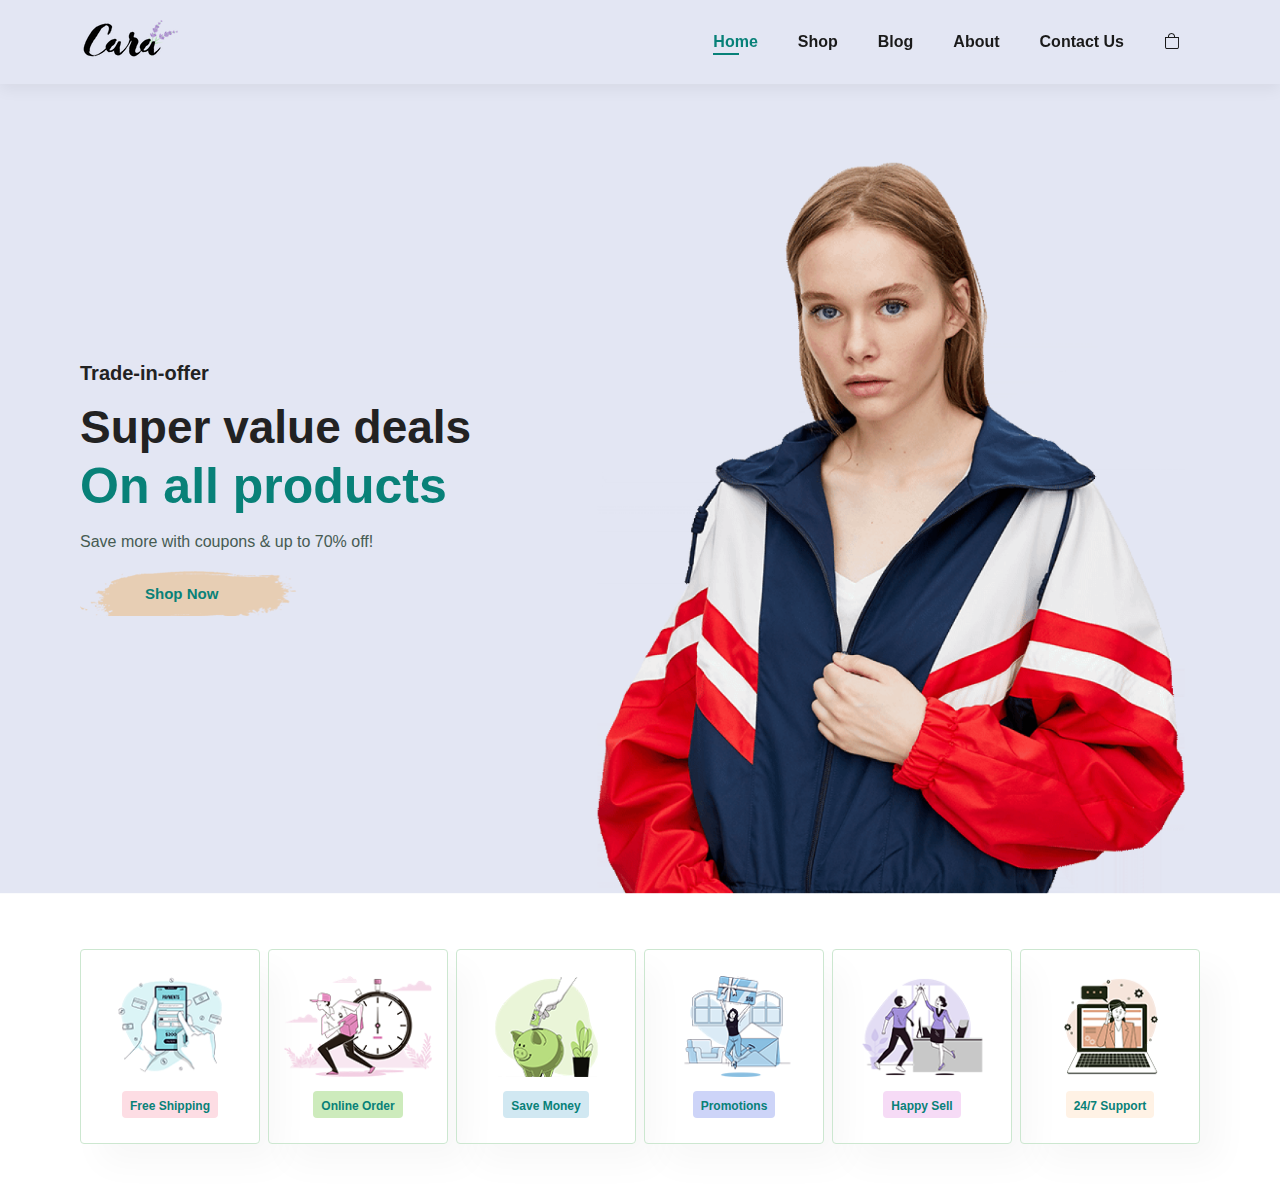
==== index.html @ cc662f16 "update" ====
<!DOCTYPE html>

<html lang="en">
    <head>
        <meta charset="utf-8">
        <meta name="viewport" content="width=device-width, initial-scale=1.0"/>
        <title>Tech2etc Ecommerce Tutorial</title>
        <link rel="stylesheet" href="styles.css"/>
        <link rel="stylesheet" href="https://cdn.jsdelivr.net/npm/bootstrap-icons@1.10.5/font/bootstrap-icons.css">


    </head>

    <body>
       <section id = "header">
        <a href = "#"><img src = "img/logo.png"  class= "logo" alt = ""/></a>
       
        <div>
            <ul id="navbar">
                <li><a class="active" href="index.html">Home</a></li>
                <li><a href="shop.html">Shop</a></li>
                <li><a href="blog.html">Blog</a></li>
                <li><a href="about.html">About</a></li>
                <li><a href="contact.html">Contact Us</a></li>
                <li><a href="cart.html"><i class="bi bi-bag"></i></i></a></li>

            </ul>
        </div>

       </section>

       <section id="hero">
            <h4>Trade-in-offer</h4>
            <h2>Super value deals</h2>
            <h1>On all products</h1>
            <p>Save more with coupons & up to 70% off!</p>
            <button>Shop Now</button>
       </section>

       <section id="feature" class="section-p1">
            <div class="fe-box">
                <img src="img/features/f1.png" alt=""/>
                <h6>Free Shipping</h6>
            </div>

            <div class="fe-box">
                <img src="img/features/f2.png" alt=""/>
                <h6>Online Order</h6>
            </div>

            <div class="fe-box">
                <img src="img/features/f3.png" alt=""/>
                <h6>Save Money</h6>
            </div>

            <div class="fe-box">
                <img src="img/features/f4.png" alt=""/>
                <h6>Promotions</h6>
            </div>

            <div class="fe-box">
                <img src="img/features/f5.png" alt=""/>
                <h6>Happy Sell</h6>
            </div>

            <div class="fe-box">
                <img src="img/features/f6.png" alt=""/>
                <h6>24/7 Support</h6>
            </div>
       </section>


    
    

        <script src="script.js"></script>
    </body>


</html>
---- styles.css ----
@import url('https://fonts.googleapis.com/css2?family=League+Spartan:wght@100;200;300;400;500;600;700;800;900&display=swap');

*{
    margin: 0;
    padding: 0;
    box-sizing: border-box;
    font-family: 'League+Spartan', sans-serif;
}
h1{
    font-size: 50px;
    line-height: 64px;
    color: #222;
}
h2{
    font-size: 46px;
    line-height: 54px;
    color: #222;
}
h4{
    font-size: 20px;
    color: #222;
}
h6{
    font-weight: 700;
    font-size: 12px;
}
p{
    font-size: 16px;
    color: #465b52;
    margin: 15px 0 20px 0;
}
.section-p1{
    padding: 40px 80px;
}
.section-m1{
    margin: 40px 80px;
}
body{
    width: 100%;
}

#header{
    display: flex;
    align-items: center;
    justify-content: space-between;
    padding: 20px 80px;
    background: #e3e6f3;
    
    box-shadow: 0 5px 15px rgba(0, 0, 0, 0.06);
    z-index: 999;

    /* Have the header/naviagtion always stick to top of screen when scrolling */
    position: sticky;
    top: 0;
    left:0;

}

#navbar{
    display: flex;
    align-items: center;
    justify-content: center;
}

#navbar li{
    list-style: none;
    padding: 0 20px;
    position: relative; 
}
#navbar li a{
    text-decoration: none;
    font-size: 16px;
    font-weight: 600;
    color: #1a1a1a;
    transition: 0.3s ease; /* smooth color changes when hovered */
}
#navbar li a:hover,
#navbar li a.active{
    color: #088178;
}

#navbar li a.active::after,
#navbar li a:hover::after{
    content: "";
    width: 30%;
    height: 2px;
    background-color: #088178;
    position: absolute; /* parent needs to be relative (li)*/
    bottom: -4px;
    left: 20px;
}

/* Home Page */
#hero{
    background-image: url("img/hero4.png");
    height: 90vh;
    width: 100%;
    background-size: cover; /* scales the img as page shrinks */
    background-position: top 25% right 0;
    padding: 0 80px;
    /* center the text */
    display: flex; /* (by default in a row <->)*/
    flex-direction: column; /* lines the text in a column */
    align-items: flex-start;
    justify-content: center;

}
#hero h4{
    padding-bottom: 15px;
}
#hero h1{
    color: #088178;
}
#hero button{
    background-image: url("img/button.png");
    background-color: transparent;
    color: #088178;
    border: 0;
    padding: 14px 80px 14px 65px; /* adjusts the img to show properly */
    background-repeat: no-repeat;
    cursor: pointer;
    font-weight: 700;
    font-size: 15px;
    
}
#feature{
    /* format the feature boxes in a row */
    display: flex;
    align-items: center;
    justify-content: space-between;
    flex-wrap: wrap;
}

#feature .fe-box{
    width: 180px;
    text-align: center;
    padding: 25px 15px;
    box-shadow: 20px 20px 34px rgba(0, 0, 0, 0.03);
    border: 1px solid #cce7d0;
    border-radius: 4px;
    margin: 15px 0;

}
#feature .fe-box:hover{
    box-shadow: 10px 10px 54px rgba(78, 62, 221, 0.1);
}
#feature .fe-box img{
    width: 100%;
    margin-bottom: 10px;
}
#feature .fe-box h6{
    display: inline-block; /* reduce padding around text */
    padding: 9px 8px 6px 8px;
    line-height: 1;
    border-radius: 4px;
    color: #088178;
    background-color: #fddde4;
}
#feature .fe-box:nth-child(2) h6{ /* nth child is used b/c there are all fe-box class */
    background-color: #cdebbc;

}
#feature .fe-box:nth-child(3) h6{ 
    background-color: #d1e8f2;

}
#feature .fe-box:nth-child(4) h6{ 
    background-color: #cdd4f8;

}
#feature .fe-box:nth-child(5) h6{ 
    background-color: #f6dbf6;

}
#feature .fe-box:nth-child(6) h6{ 
    background-color: #fff2e5;

}
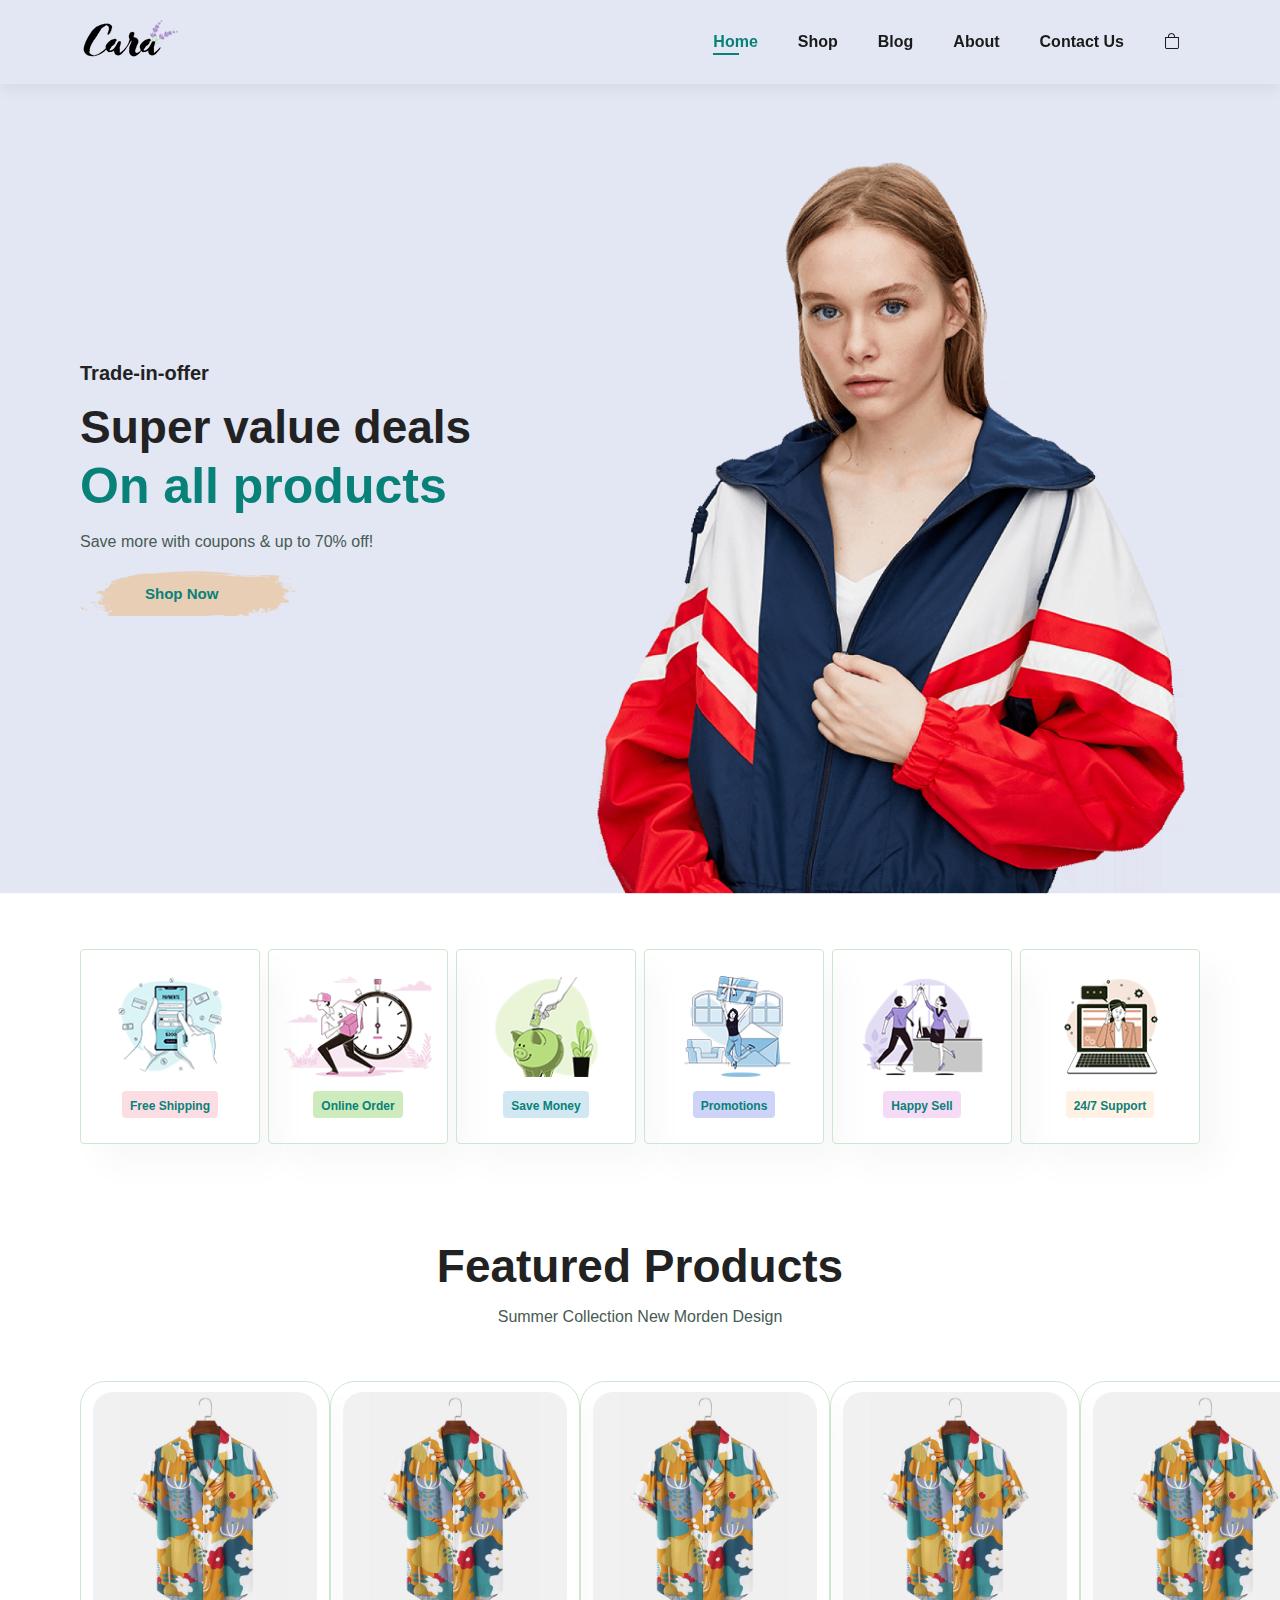
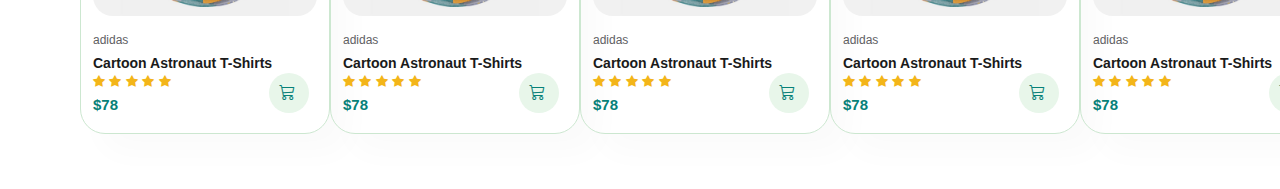
==== commit a8019939: "update" ====
--- a/index.html
+++ b/index.html
@@ -69,6 +69,132 @@
             </div>
        </section>
 
+       <section id="product1" class="section-p1">
+        <h2>Featured Products</h2>
+        <p>Summer Collection New Morden Design</p>
+
+        <div class="pro-container">
+            <div class="pro">
+                <img src="img/products/f1.jpg" alt=""/>
+                <div class="des">
+                    <span>adidas</span>
+                    <h5>Cartoon Astronaut T-Shirts</h5>
+                    <div class="star">
+                        <i class="bi bi-star-fill"></i>
+                        <i class="bi bi-star-fill"></i>
+                        <i class="bi bi-star-fill"></i>
+                        <i class="bi bi-star-fill"></i>
+                        <i class="bi bi-star-fill"></i>
+                    </div>
+                    <h4>$78</h4>
+                    <a href="#"><i class="bi bi-cart3 cart"></i></a> 
+                </div>
+            </div>
+      
+            <div class="pro">
+                <img src="img/products/f1.jpg" alt=""/>
+                <div class="des">
+                    <span>adidas</span>
+                    <h5>Cartoon Astronaut T-Shirts</h5>
+                    <div class="star">
+                        <i class="bi bi-star-fill"></i>
+                        <i class="bi bi-star-fill"></i>
+                        <i class="bi bi-star-fill"></i>
+                        <i class="bi bi-star-fill"></i>
+                        <i class="bi bi-star-fill"></i>
+                    </div>
+                    <h4>$78</h4>
+                    <a href="#"><i class="bi bi-cart3 cart"></i></a> 
+                </div>
+            </div>
+    
+            <div class="pro">
+                <img src="img/products/f1.jpg" alt=""/>
+                <div class="des">
+                    <span>adidas</span>
+                    <h5>Cartoon Astronaut T-Shirts</h5>
+                    <div class="star">
+                        <i class="bi bi-star-fill"></i>
+                        <i class="bi bi-star-fill"></i>
+                        <i class="bi bi-star-fill"></i>
+                        <i class="bi bi-star-fill"></i>
+                        <i class="bi bi-star-fill"></i>
+                    </div>
+                    <h4>$78</h4>
+                    <a href="#"><i class="bi bi-cart3 cart"></i></a> 
+                </div>
+            </div>
+  
+            <div class="pro">
+                <img src="img/products/f1.jpg" alt=""/>
+                <div class="des">
+                    <span>adidas</span>
+                    <h5>Cartoon Astronaut T-Shirts</h5>
+                    <div class="star">
+                        <i class="bi bi-star-fill"></i>
+                        <i class="bi bi-star-fill"></i>
+                        <i class="bi bi-star-fill"></i>
+                        <i class="bi bi-star-fill"></i>
+                        <i class="bi bi-star-fill"></i>
+                    </div>
+                    <h4>$78</h4>
+                    <a href="#"><i class="bi bi-cart3 cart"></i></a> 
+                </div>
+            </div>
+  
+            <div class="pro">
+                <img src="img/products/f1.jpg" alt=""/>
+                <div class="des">
+                    <span>adidas</span>
+                    <h5>Cartoon Astronaut T-Shirts</h5>
+                    <div class="star">
+                        <i class="bi bi-star-fill"></i>
+                        <i class="bi bi-star-fill"></i>
+                        <i class="bi bi-star-fill"></i>
+                        <i class="bi bi-star-fill"></i>
+                        <i class="bi bi-star-fill"></i>
+                    </div>
+                    <h4>$78</h4>
+                    <a href="#"><i class="bi bi-cart3 cart"></i></a> 
+                </div>
+            </div>
+       
+            <div class="pro">
+                <img src="img/products/f1.jpg" alt=""/>
+                <div class="des">
+                    <span>adidas</span>
+                    <h5>Cartoon Astronaut T-Shirts</h5>
+                    <div class="star">
+                        <i class="bi bi-star-fill"></i>
+                        <i class="bi bi-star-fill"></i>
+                        <i class="bi bi-star-fill"></i>
+                        <i class="bi bi-star-fill"></i>
+                        <i class="bi bi-star-fill"></i>
+                    </div>
+                    <h4>$78</h4>
+                    <a href="#"><i class="bi bi-cart3 cart"></i></a> 
+                </div>
+            </div>
+      
+            <div class="pro">
+                <img src="img/products/f1.jpg" alt=""/>
+                <div class="des">
+                    <span>adidas</span>
+                    <h5>Cartoon Astronaut T-Shirts</h5>
+                    <div class="star">
+                        <i class="bi bi-star-fill"></i>
+                        <i class="bi bi-star-fill"></i>
+                        <i class="bi bi-star-fill"></i>
+                        <i class="bi bi-star-fill"></i>
+                        <i class="bi bi-star-fill"></i>
+                    </div>
+                    <h4>$78</h4>
+                    <a href="#"><i class="bi bi-cart3 cart"></i></a> 
+                </div>
+            </div>
+
+        </div>
+       </section>
 
     
     
--- a/styles.css
+++ b/styles.css
@@ -175,4 +175,73 @@
 #feature .fe-box:nth-child(6) h6{ 
     background-color: #fff2e5;
 
+}
+
+#product1{
+    text-align: center;
+}
+#product1 .pro-container{
+    /* format in rows */
+    display: flex;
+    justify-content: space-between;
+    padding-top: 20px;
+}
+
+#product1 .pro{
+    width: 23%;
+    min-width: 250px;
+    padding: 10px 12px;
+    border: 1px solid #cce7d0;
+    border-radius:  25px;
+    cursor: pointer;
+    box-shadow: 20px 20px 30px rgba(0, 0, 0, 0.02);
+    margin: 15px 0px;
+    transition: 0.2s ease;
+
+    position: relative;
+}
+#product1 .pro:hover{
+    box-shadow: 20px 20px 30px rgba(0, 0, 0, 0.06);
+}
+#product1 .pro img{
+    width: 100%;
+    border-radius:  20px;
+}
+#product1 .pro .des{
+    text-align: start;
+    padding: 10px 0;
+}
+#product1 .pro .des span{
+    color:#606063;
+    font-size:12px;
+}
+#product1 .pro .des h5{
+    padding-top: 7px;
+    color: #1a1a1a;
+    font-size: 14px;
+}
+#product1 .pro .des .star i{
+    font-size: 12px;
+    color: rgb(243, 181, 25);
+}
+#product1 .pro .des h4{
+    padding-top: 7px;
+    font-size: 15px;
+    font-weight: 700;
+    color: #088178;
+}
+#product1 .pro .cart{
+    width: 40px;
+    height: 40px;
+    line-height: 40px;
+    border-radius: 50px;
+    background-color:#e8f6ea;
+    font-weight: 500;
+    color: #088178;
+    border-color: 1px solid #cce7d0;
+    position: absolute; /* for this to work properly, parent must be relative (.pro)*/
+    bottom: 20px;
+    right: 20px;
+
+    padding: 0px 0px 10px 10px;
 }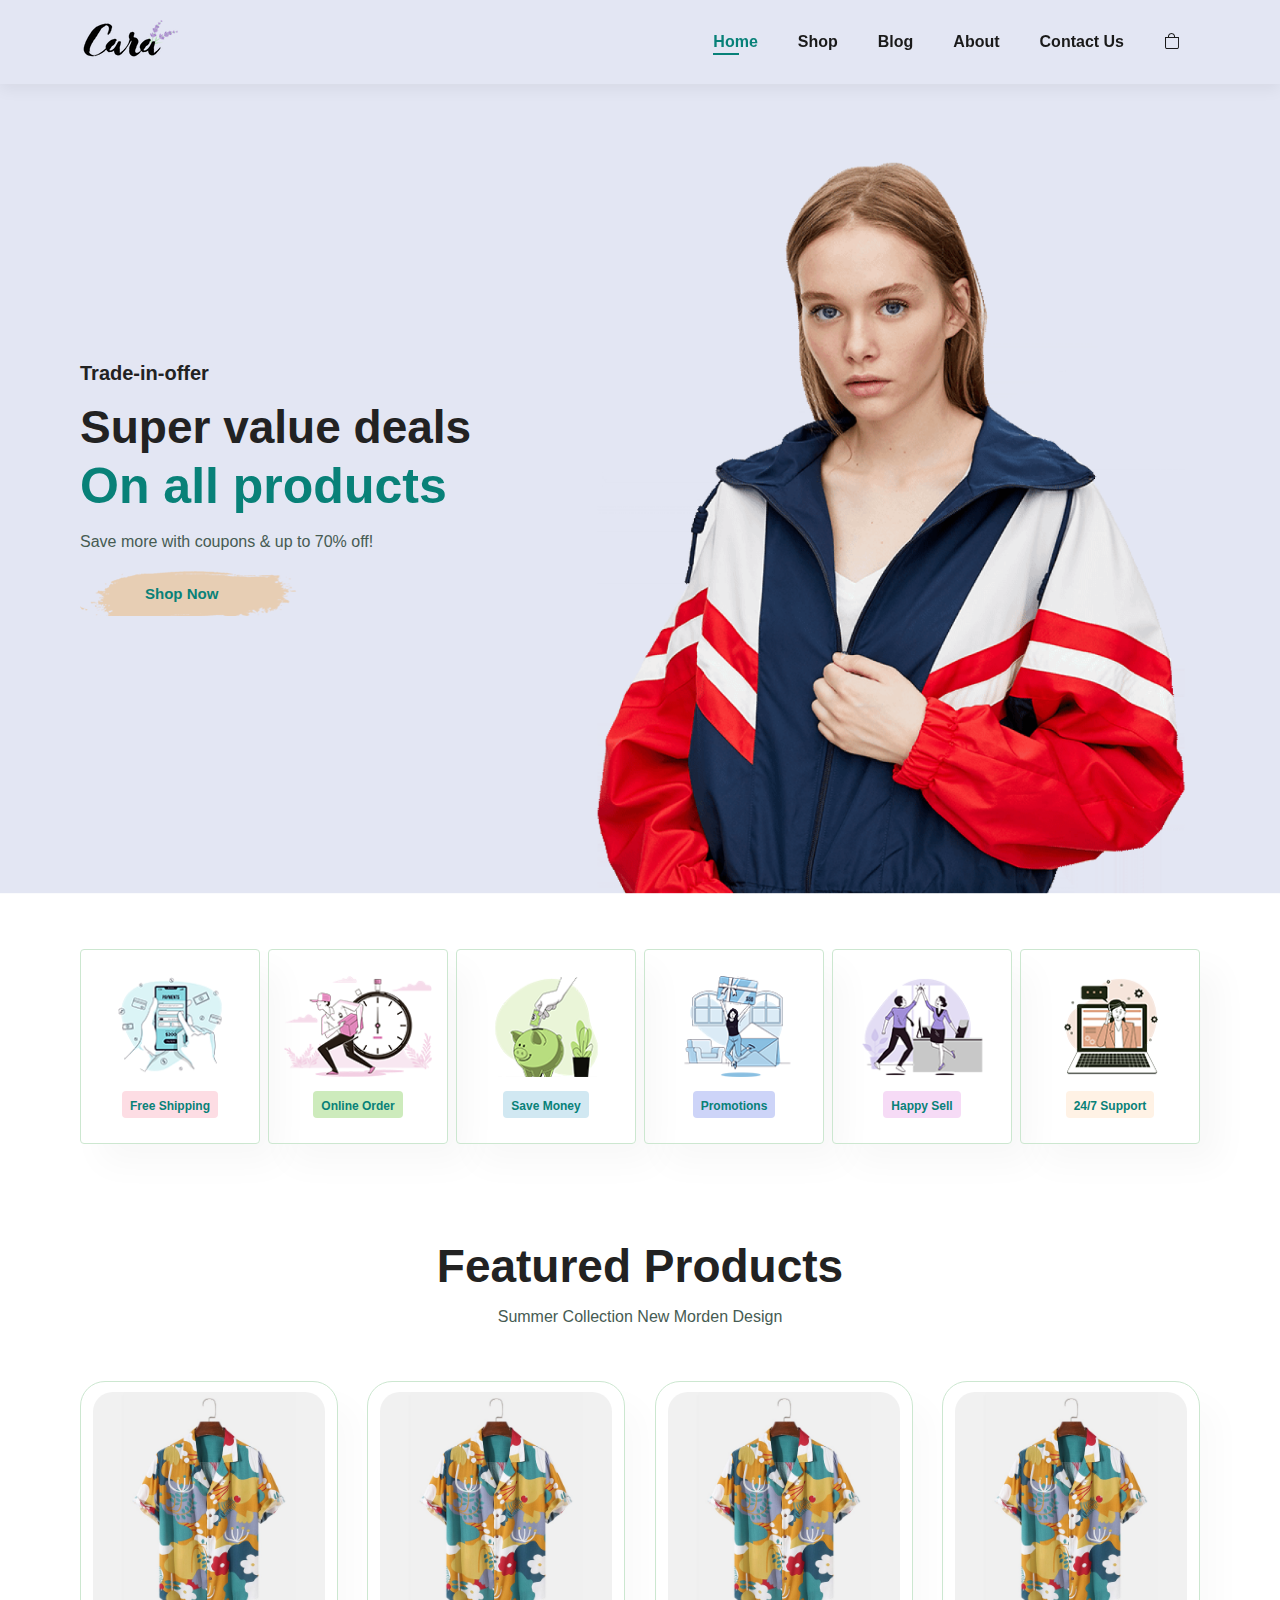
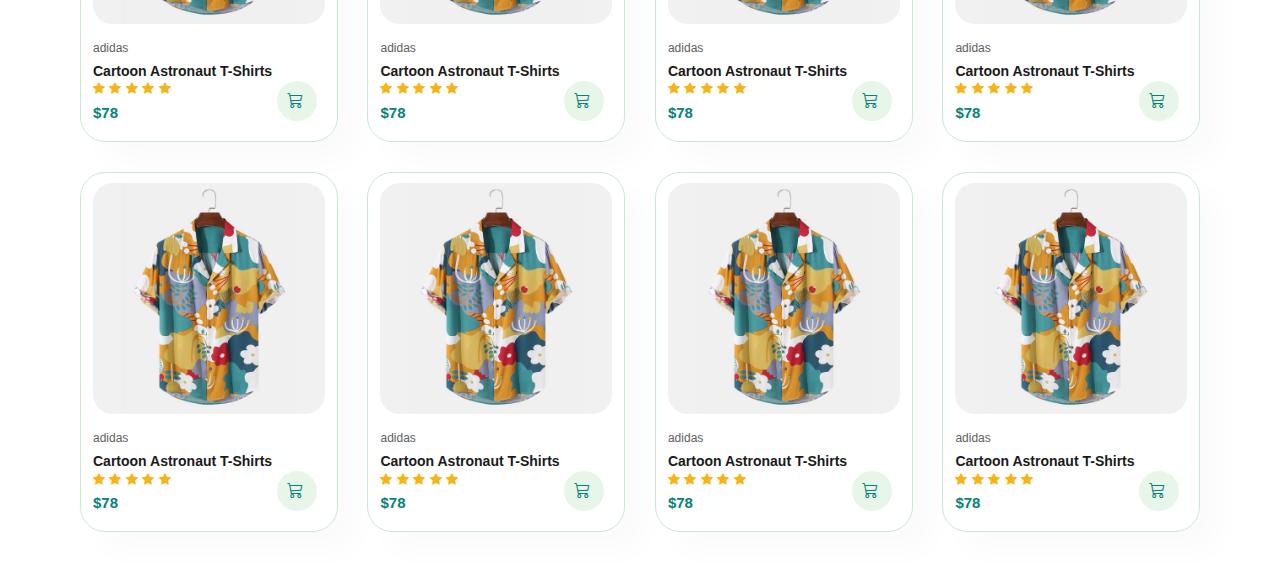
==== commit fc03fea0: "update" ====
--- a/index.html
+++ b/index.html
@@ -190,7 +190,24 @@
                     </div>
                     <h4>$78</h4>
                     <a href="#"><i class="bi bi-cart3 cart"></i></a> 
-                </div>
+                </div>  
+            </div>
+
+            <div class="pro">
+                <img src="img/products/f1.jpg" alt=""/>
+                <div class="des">
+                    <span>adidas</span>
+                    <h5>Cartoon Astronaut T-Shirts</h5>
+                    <div class="star">
+                        <i class="bi bi-star-fill"></i>
+                        <i class="bi bi-star-fill"></i>
+                        <i class="bi bi-star-fill"></i>
+                        <i class="bi bi-star-fill"></i>
+                        <i class="bi bi-star-fill"></i>
+                    </div>
+                    <h4>$78</h4>
+                    <a href="#"><i class="bi bi-cart3 cart"></i></a> 
+                </div>  
             </div>
 
         </div>
--- a/styles.css
+++ b/styles.css
@@ -185,6 +185,7 @@
     display: flex;
     justify-content: space-between;
     padding-top: 20px;
+    flex-wrap: wrap;
 }
 
 #product1 .pro{
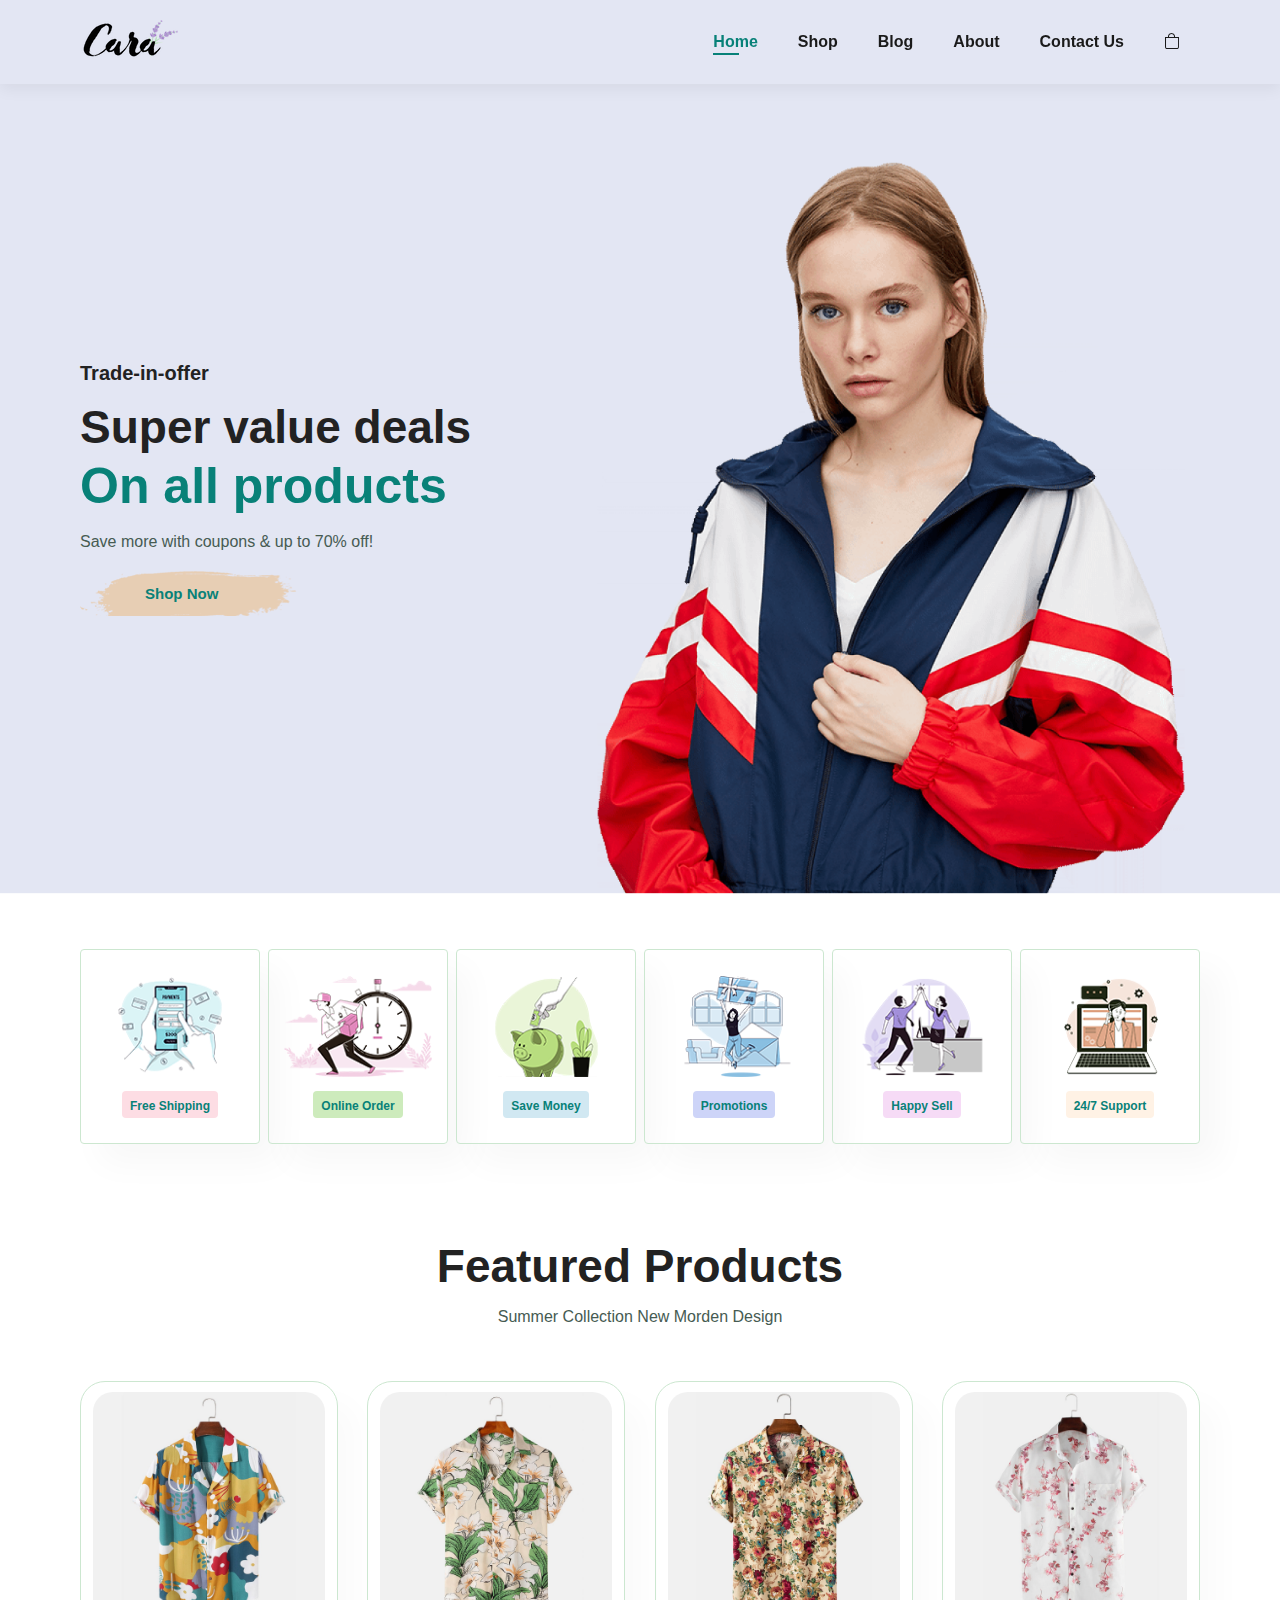
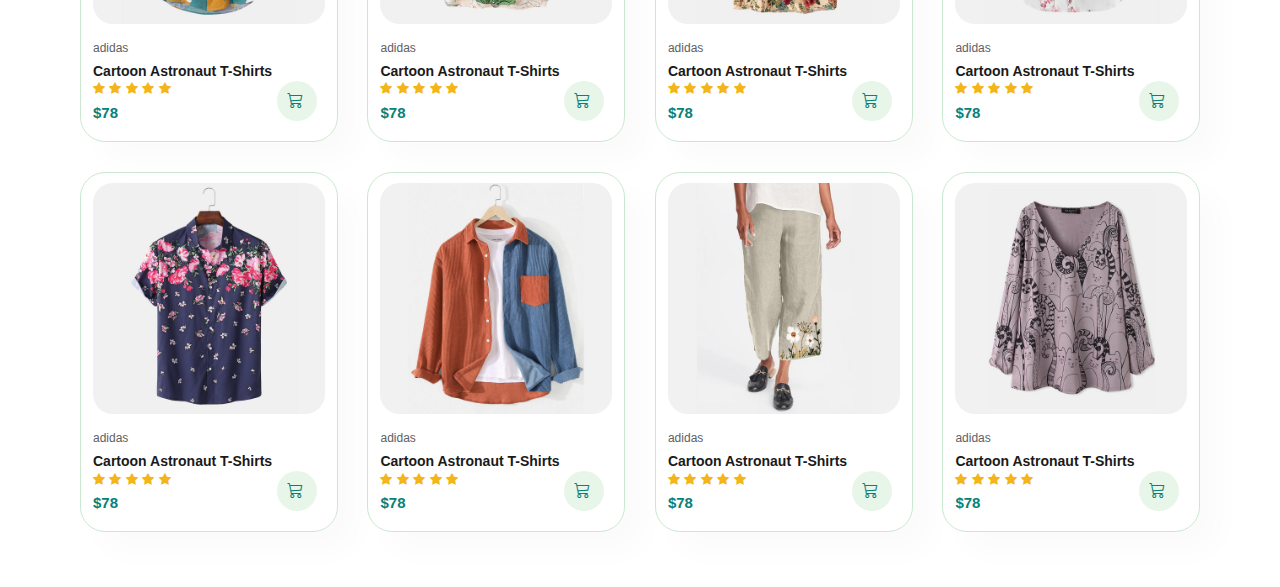
==== commit b70091bc: "update" ====
--- a/index.html
+++ b/index.html
@@ -92,7 +92,7 @@
             </div>
       
             <div class="pro">
-                <img src="img/products/f1.jpg" alt=""/>
+                <img src="img/products/f2.jpg" alt=""/>
                 <div class="des">
                     <span>adidas</span>
                     <h5>Cartoon Astronaut T-Shirts</h5>
@@ -109,7 +109,7 @@
             </div>
     
             <div class="pro">
-                <img src="img/products/f1.jpg" alt=""/>
+                <img src="img/products/f3.jpg" alt=""/>
                 <div class="des">
                     <span>adidas</span>
                     <h5>Cartoon Astronaut T-Shirts</h5>
@@ -126,7 +126,7 @@
             </div>
   
             <div class="pro">
-                <img src="img/products/f1.jpg" alt=""/>
+                <img src="img/products/f4.jpg" alt=""/>
                 <div class="des">
                     <span>adidas</span>
                     <h5>Cartoon Astronaut T-Shirts</h5>
@@ -143,7 +143,7 @@
             </div>
   
             <div class="pro">
-                <img src="img/products/f1.jpg" alt=""/>
+                <img src="img/products/f5.jpg" alt=""/>
                 <div class="des">
                     <span>adidas</span>
                     <h5>Cartoon Astronaut T-Shirts</h5>
@@ -160,7 +160,7 @@
             </div>
        
             <div class="pro">
-                <img src="img/products/f1.jpg" alt=""/>
+                <img src="img/products/f6.jpg" alt=""/>
                 <div class="des">
                     <span>adidas</span>
                     <h5>Cartoon Astronaut T-Shirts</h5>
@@ -177,7 +177,7 @@
             </div>
       
             <div class="pro">
-                <img src="img/products/f1.jpg" alt=""/>
+                <img src="img/products/f7.jpg" alt=""/>
                 <div class="des">
                     <span>adidas</span>
                     <h5>Cartoon Astronaut T-Shirts</h5>
@@ -194,7 +194,7 @@
             </div>
 
             <div class="pro">
-                <img src="img/products/f1.jpg" alt=""/>
+                <img src="img/products/f8.jpg" alt=""/>
                 <div class="des">
                     <span>adidas</span>
                     <h5>Cartoon Astronaut T-Shirts</h5>
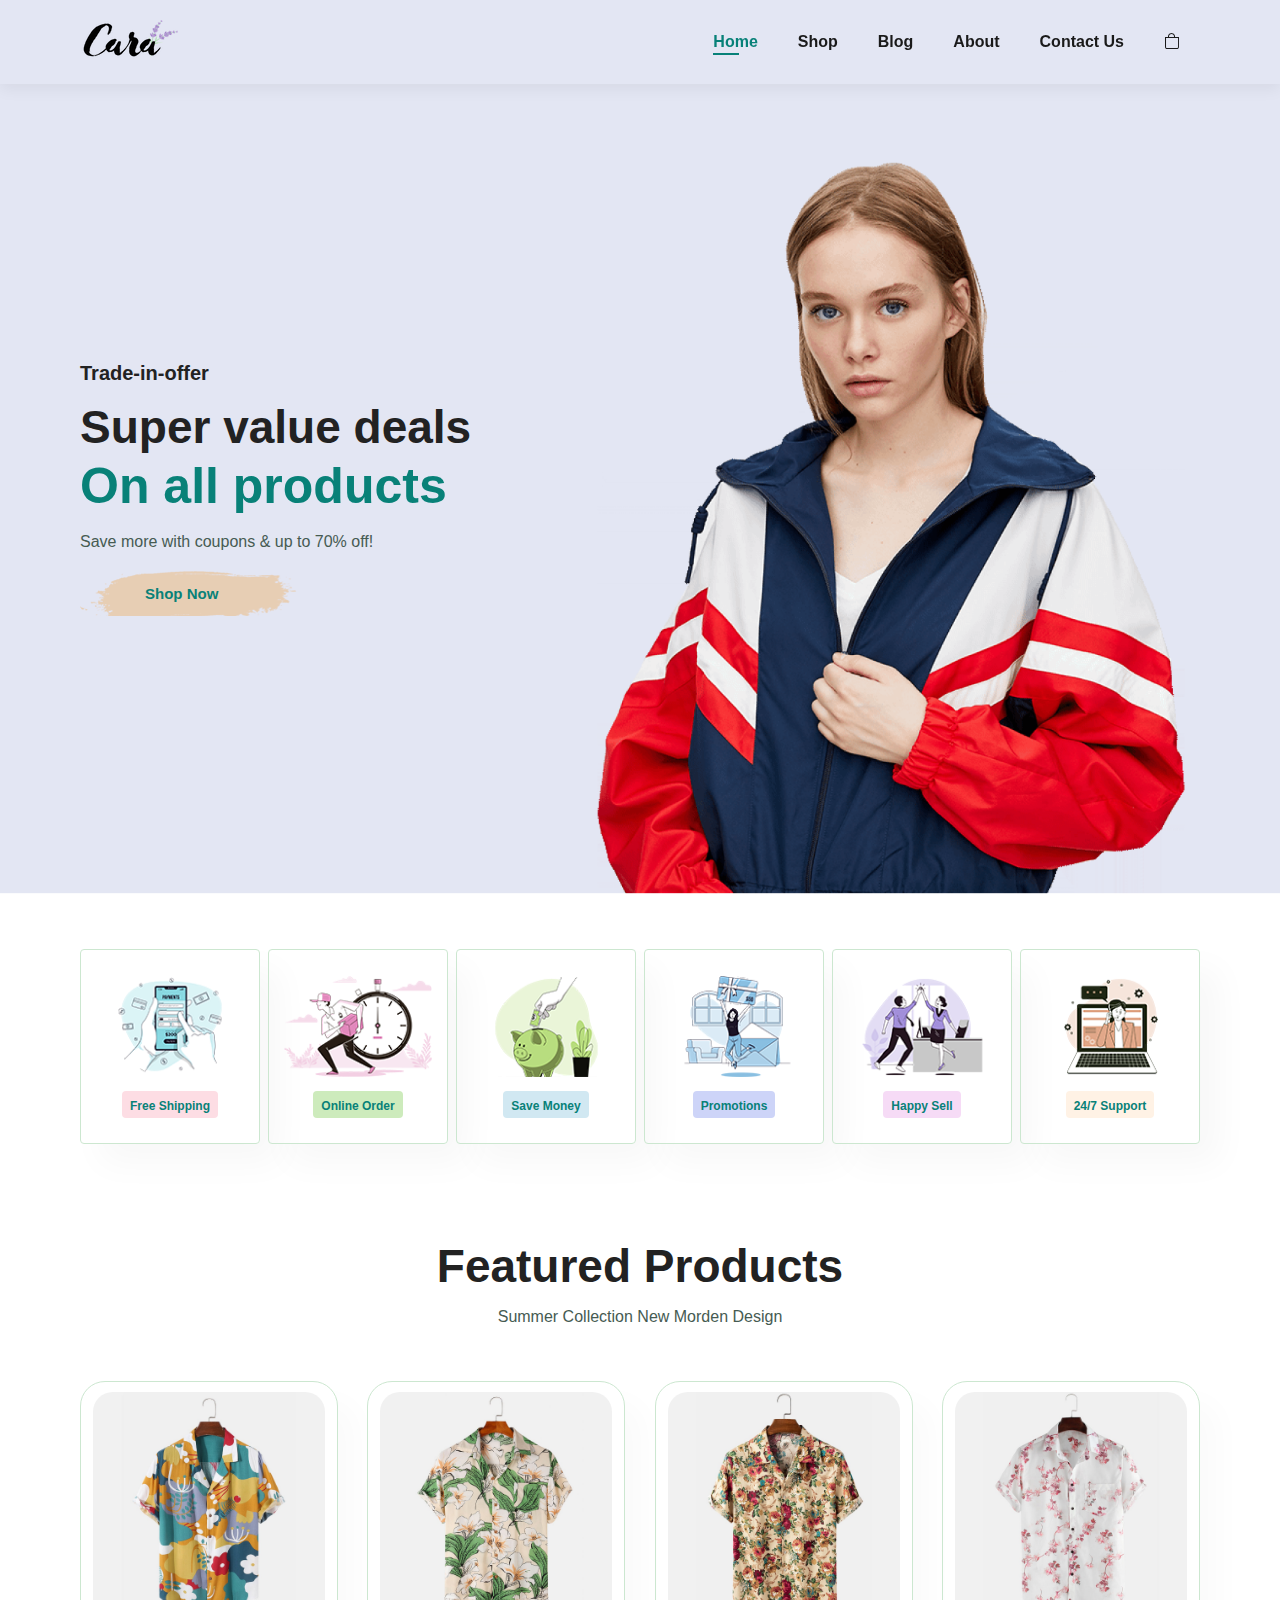
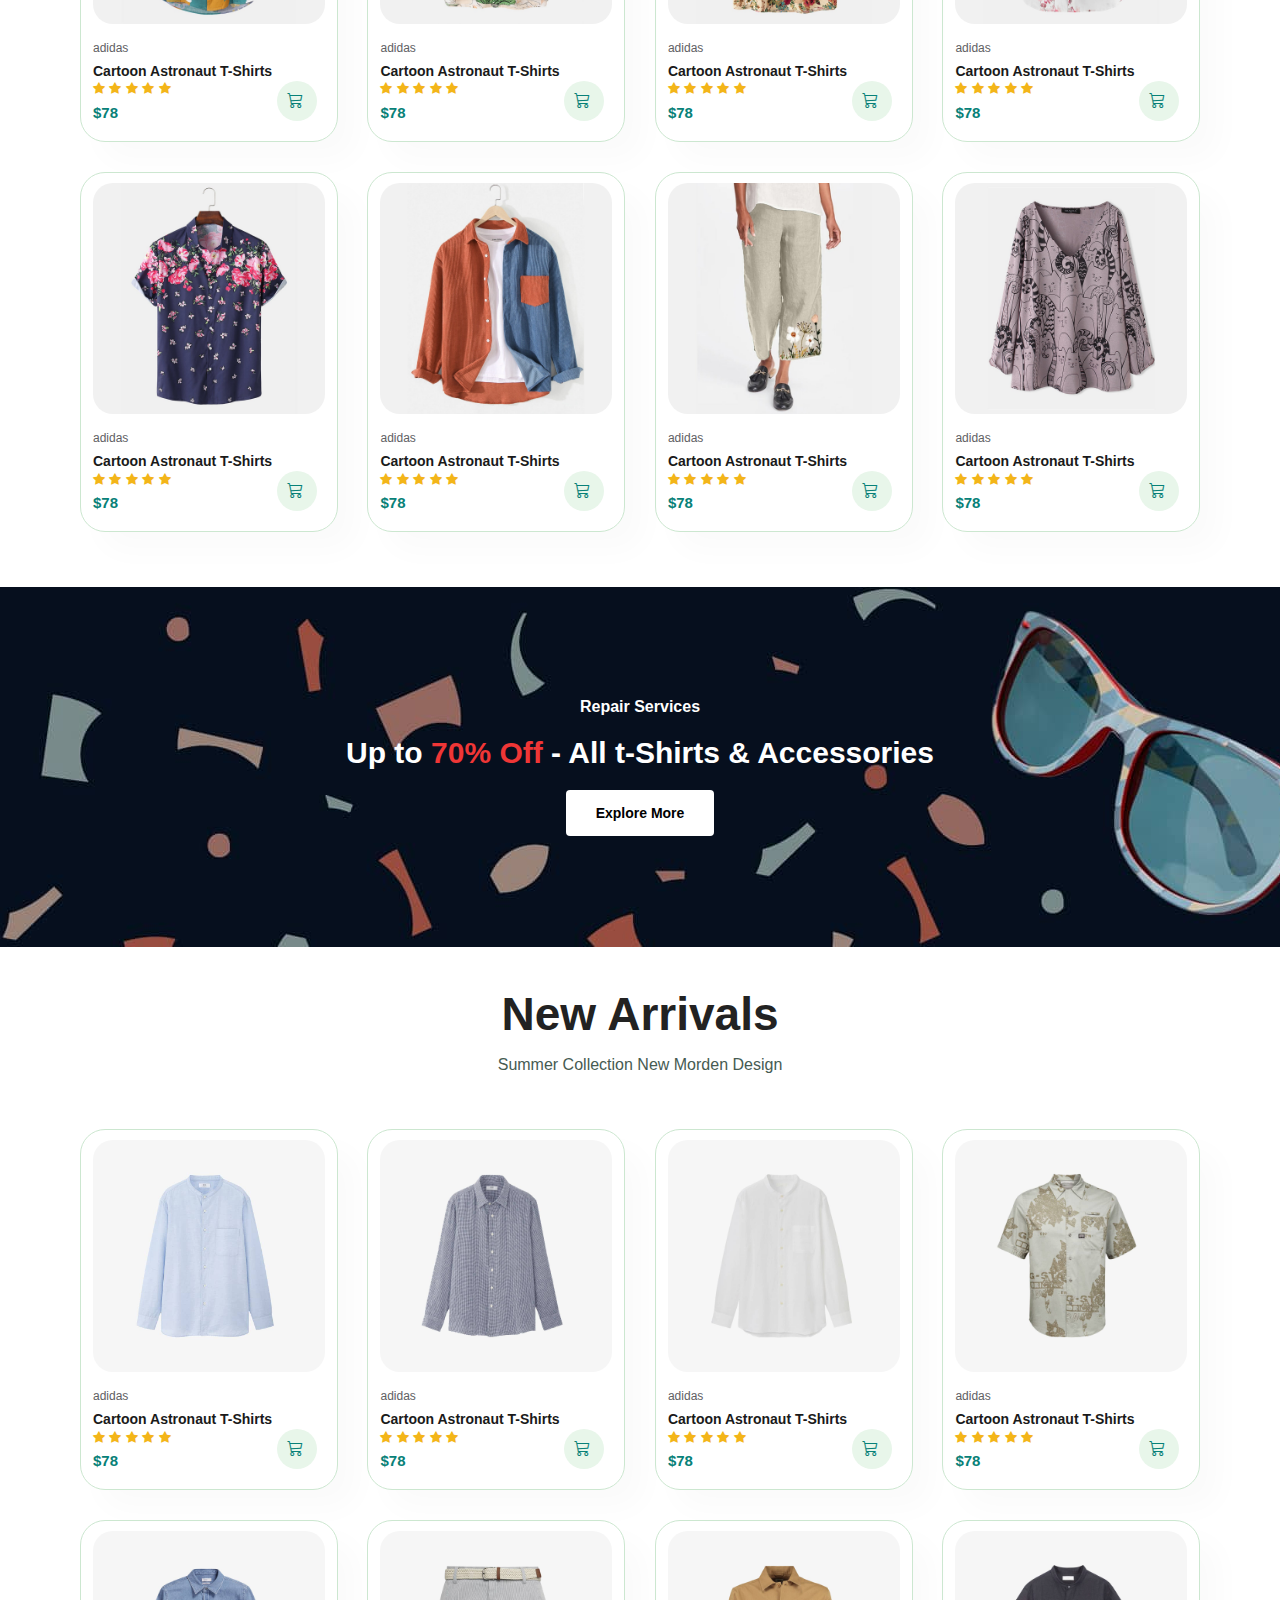
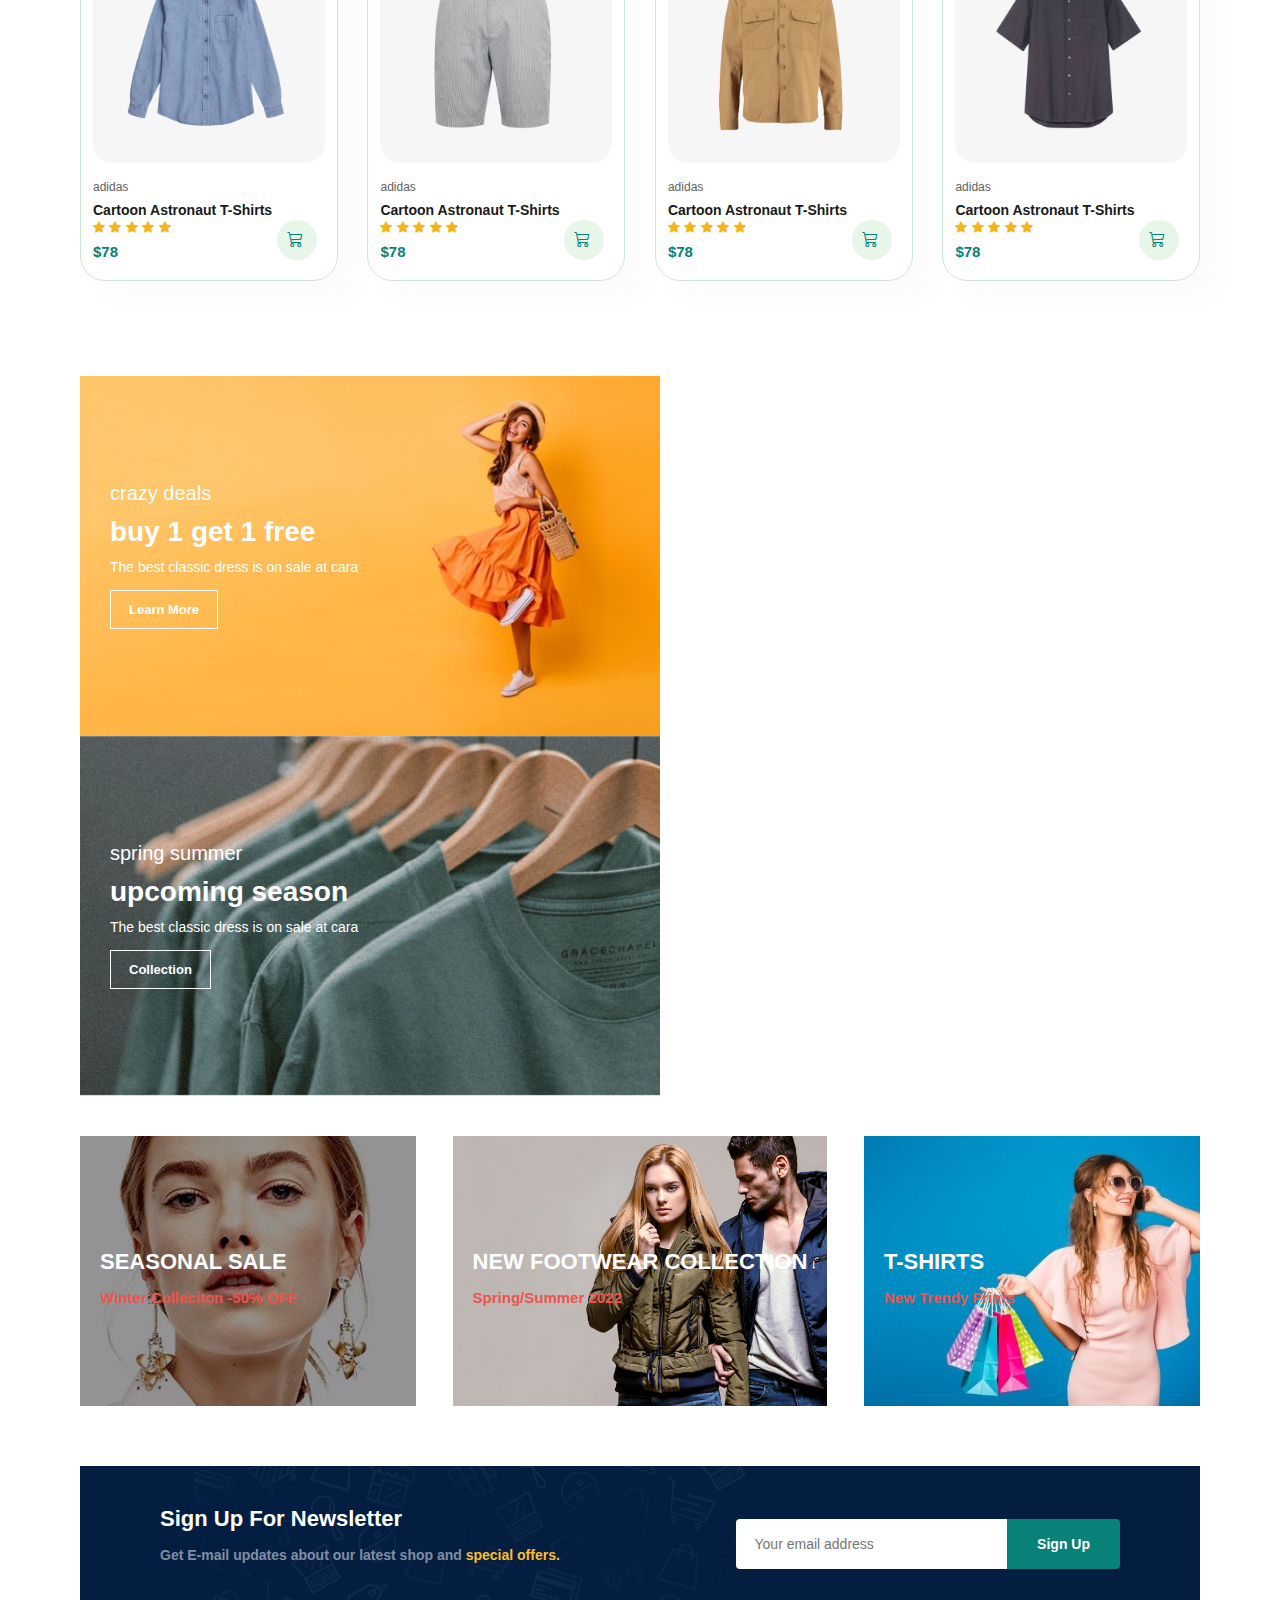
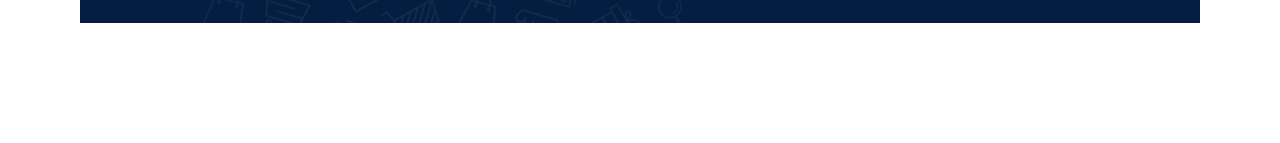
==== commit 7ab2ba03: "update" ====
--- a/index.html
+++ b/index.html
@@ -213,6 +213,209 @@
         </div>
        </section>
 
+       <section id="banner" clas="section-m1">
+            <h4>Repair Services</h4>
+            <h2>Up to <span>70% Off</span> - All t-Shirts & Accessories</h2>
+            <button class="normal">Explore More</button>
+            
+       </section>
+
+       <section id="product1" class="section-p1">
+        <h2>New Arrivals</h2>
+        <p>Summer Collection New Morden Design</p>
+
+        <div class="pro-container">
+            <div class="pro">
+                <img src="img/products/n1.jpg" alt=""/>
+                <div class="des">
+                    <span>adidas</span>
+                    <h5>Cartoon Astronaut T-Shirts</h5>
+                    <div class="star">
+                        <i class="bi bi-star-fill"></i>
+                        <i class="bi bi-star-fill"></i>
+                        <i class="bi bi-star-fill"></i>
+                        <i class="bi bi-star-fill"></i>
+                        <i class="bi bi-star-fill"></i>
+                    </div>
+                    <h4>$78</h4>
+                    <a href="#"><i class="bi bi-cart3 cart"></i></a> 
+                </div>
+            </div>
+      
+            <div class="pro">
+                <img src="img/products/n2.jpg" alt=""/>
+                <div class="des">
+                    <span>adidas</span>
+                    <h5>Cartoon Astronaut T-Shirts</h5>
+                    <div class="star">
+                        <i class="bi bi-star-fill"></i>
+                        <i class="bi bi-star-fill"></i>
+                        <i class="bi bi-star-fill"></i>
+                        <i class="bi bi-star-fill"></i>
+                        <i class="bi bi-star-fill"></i>
+                    </div>
+                    <h4>$78</h4>
+                    <a href="#"><i class="bi bi-cart3 cart"></i></a> 
+                </div>
+            </div>
+    
+            <div class="pro">
+                <img src="img/products/n3.jpg" alt=""/>
+                <div class="des">
+                    <span>adidas</span>
+                    <h5>Cartoon Astronaut T-Shirts</h5>
+                    <div class="star">
+                        <i class="bi bi-star-fill"></i>
+                        <i class="bi bi-star-fill"></i>
+                        <i class="bi bi-star-fill"></i>
+                        <i class="bi bi-star-fill"></i>
+                        <i class="bi bi-star-fill"></i>
+                    </div>
+                    <h4>$78</h4>
+                    <a href="#"><i class="bi bi-cart3 cart"></i></a> 
+                </div>
+            </div>
+  
+            <div class="pro">
+                <img src="img/products/n4.jpg" alt=""/>
+                <div class="des">
+                    <span>adidas</span>
+                    <h5>Cartoon Astronaut T-Shirts</h5>
+                    <div class="star">
+                        <i class="bi bi-star-fill"></i>
+                        <i class="bi bi-star-fill"></i>
+                        <i class="bi bi-star-fill"></i>
+                        <i class="bi bi-star-fill"></i>
+                        <i class="bi bi-star-fill"></i>
+                    </div>
+                    <h4>$78</h4>
+                    <a href="#"><i class="bi bi-cart3 cart"></i></a> 
+                </div>
+            </div>
+  
+            <div class="pro">
+                <img src="img/products/n5.jpg" alt=""/>
+                <div class="des">
+                    <span>adidas</span>
+                    <h5>Cartoon Astronaut T-Shirts</h5>
+                    <div class="star">
+                        <i class="bi bi-star-fill"></i>
+                        <i class="bi bi-star-fill"></i>
+                        <i class="bi bi-star-fill"></i>
+                        <i class="bi bi-star-fill"></i>
+                        <i class="bi bi-star-fill"></i>
+                    </div>
+                    <h4>$78</h4>
+                    <a href="#"><i class="bi bi-cart3 cart"></i></a> 
+                </div>
+            </div>
+       
+            <div class="pro">
+                <img src="img/products/n6.jpg" alt=""/>
+                <div class="des">
+                    <span>adidas</span>
+                    <h5>Cartoon Astronaut T-Shirts</h5>
+                    <div class="star">
+                        <i class="bi bi-star-fill"></i>
+                        <i class="bi bi-star-fill"></i>
+                        <i class="bi bi-star-fill"></i>
+                        <i class="bi bi-star-fill"></i>
+                        <i class="bi bi-star-fill"></i>
+                    </div>
+                    <h4>$78</h4>
+                    <a href="#"><i class="bi bi-cart3 cart"></i></a> 
+                </div>
+            </div>
+      
+            <div class="pro">
+                <img src="img/products/n7.jpg" alt=""/>
+                <div class="des">
+                    <span>adidas</span>
+                    <h5>Cartoon Astronaut T-Shirts</h5>
+                    <div class="star">
+                        <i class="bi bi-star-fill"></i>
+                        <i class="bi bi-star-fill"></i>
+                        <i class="bi bi-star-fill"></i>
+                        <i class="bi bi-star-fill"></i>
+                        <i class="bi bi-star-fill"></i>
+                    </div>
+                    <h4>$78</h4>
+                    <a href="#"><i class="bi bi-cart3 cart"></i></a> 
+                </div>  
+            </div>
+
+            <div class="pro">
+                <img src="img/products/n8.jpg" alt=""/>
+                <div class="des">
+                    <span>adidas</span>
+                    <h5>Cartoon Astronaut T-Shirts</h5>
+                    <div class="star">
+                        <i class="bi bi-star-fill"></i>
+                        <i class="bi bi-star-fill"></i>
+                        <i class="bi bi-star-fill"></i>
+                        <i class="bi bi-star-fill"></i>
+                        <i class="bi bi-star-fill"></i>
+                    </div>
+                    <h4>$78</h4>
+                    <a href="#"><i class="bi bi-cart3 cart"></i></a> 
+                </div>  
+            </div>
+
+        </div>
+       </section>
+
+       <section id="sm-banner" class="section-p1">
+            <div class="banner-box">
+                <h4>crazy deals</h4>
+                <h2>buy 1 get 1 free</h2>
+                <span>The best classic dress is on sale at cara</span>
+                <button class="white">Learn More</button>
+            </div>
+            <div class="banner-box banner-box2">
+                <h4>spring summer</h4>
+                <h2>upcoming season</h2>
+                <span>The best classic dress is on sale at cara</span>
+                <button class="white">Collection</button>
+            </div>
+
+       </section>
+
+       <section id="banner3">
+            <div class="banner-box">
+                <h2>SEASONAL SALE</h2>
+                <h3>Winter Colleciton -50% OFF</h3>
+            </div>
+
+            <div class="banner-box banner-box2">
+                <h2>NEW FOOTWEAR COLLECTION</h2>
+                <h3>Spring/Summer 2022</h3>
+            </div>
+
+            <div class="banner-box banner-box3">
+                <h2>T-SHIRTS</h2>
+                <h3>New Trendy Prints</h3>
+            </div>
+
+       </section>
+
+       <section id="newsletter" class="section-p1 section-m1" >
+            <div class="newstxt">
+                <h4>Sign Up For Newsletter</h4>
+                <p>Get E-mail updates about our latest shop and <span>special offers.</span></p>
+            </div>
+
+            <div class="form">
+                <input type="text" placeholder="Your email address"/>
+                <button class="normal">Sign Up</button>
+            </div>
+       </section>
+
+       <footer class="section-p1">
+        
+       </footer>
+
+
+
     
     
 
--- a/styles.css
+++ b/styles.css
@@ -35,6 +35,31 @@
 .section-m1{
     margin: 40px 80px;
 }
+/* global styling for the normal button */
+button.normal{
+    font-size: 14px;
+    font-weight: 600;
+    padding: 15px 30px;
+    color: #000;
+    background-color: #fff;
+    border-radius: 4px;
+    cursor: pointer;
+    border: none;
+    outline: none;
+    transition: 0.2s;
+}
+button.white{
+    font-size: 13px;
+    font-weight: 600;
+    padding: 11px 18px;
+    color: #fff;
+    background-color: transparent;
+    cursor: pointer;
+    border: 1px solid #fff;
+    outline: none;
+    transition: 0.2s;
+}
+
 body{
     width: 100%;
 }
@@ -245,4 +270,166 @@
     right: 20px;
 
     padding: 0px 0px 10px 10px;
+}
+
+#banner{
+    display: flex;
+    flex-direction: column; /* want to stack text */
+    justify-content: center;
+    align-items: center;
+    text-align: center;
+    background-image: url("img/banner/b2.jpg");
+    width: 100%;
+    height: 40vh; /* initially matched with txt height*/
+    background-size: cover;
+    background-position: center;
+
+    
+}
+#banner h4{
+    color: #fff;
+    font-size: 16px;
+}
+
+#banner h2{
+    color: #fff;
+    font-size: 30px;
+    padding: 10px 0;
+}
+#banner h2 span{
+    color: #ef3636;
+    
+}
+#banner button:hover{
+    background-color: #088178;
+    color: #fff;
+}
+#sm-banner {
+    display: flex;
+    justify-content: space-between;
+    flex-wrap: wrap;
+}
+
+#sm-banner .banner-box{ /* based on banner*/
+    display: flex;
+    flex-direction: column; /* want to stack text */
+    justify-content: center;
+    align-items: flex-start; /* aligns text from left*/
+    background-image: url("img/banner/b17.jpg");
+    min-width: 580px;
+    height: 40vh; /* initially matched with txt height*/
+    background-size: cover;
+    background-position: center;
+    padding: 30px;
+
+}
+#sm-banner .banner-box2{
+    background-image: url("img/banner/b10.jpg");
+}
+#sm-banner h4{
+    color: #fff;
+    font-size: 20px;
+    font-weight: 300;
+}
+#sm-banner h2{
+    color: #fff;
+    font-size: 28px;
+    font-weight: 800;
+}
+#sm-banner span{
+    color: #fff;
+    font-size: 14px;
+    font-weight: 500;
+    padding-bottom: 15px;
+}
+#sm-banner .banner-box:hover button{ /* user hovers over card, btn changes*/
+    background-color: #088178;
+    border: 1px solid #088178;
+
+}
+#banner3{
+    display: flex;
+    justify-content: space-between;
+    flex-wrap: wrap;
+    padding: 0 80px;
+}
+
+#banner3 .banner-box{ /* based off sm-banner banner-box*/
+    display: flex;
+    flex-direction: column; /* want to stack text */
+    justify-content: center;
+    align-items: flex-start; /* aligns text from left*/
+    background-image: url("img/banner/b7.jpg");
+    min-width: 30%;
+    height: 30vh; /* initially matched with txt height*/
+    background-size: cover;
+    background-position: center;
+    padding: 20px;
+    margin-bottom: 20px;
+}
+#banner3 h2{
+    color: #fff;
+    font-weight: 900;
+    font-size: 22px;
+}
+#banner3 h3{
+    color: #ec544e;
+    font-weight: 800;
+    font-size: 15px;
+}
+#banner3 .banner-box2{
+    background-image: url("img/banner/b4.jpg");
+}
+#banner3 .banner-box3{
+    background-image: url("img/banner/b18.jpg");
+}
+
+#newsletter{
+    display: flex;
+    justify-content: space-between;
+    flex-wrap: wrap;
+    align-items: center;
+    background-image: url("img/banner/b14.png");
+    background-repeat: no-repeat;
+    background-position: 20% 30%;
+    background-color: #041e42;
+}
+#newsletter h4{
+    font-size: 22px;
+    font-weight: 700;
+    color: #fff;
+}
+#newsletter p{
+    font-size: 14px;
+    font-weight: 600;
+    color: #818ea0;
+}
+#newsletter p span{
+    color: #ffbd27;
+}
+#newsletter .form{ /* input and btn in one row*/
+    display: flex;
+    width: 40%;
+
+}
+#newsletter input{
+    height: 3.123rem;
+    padding: 0 1.25em;
+    font-size: 14px;
+    width: 100%;
+    border: 1px solid transparent;
+    border-radius: 4px;
+    outline: none;
+    border-top-right-radius: 0;
+    border-bottom-right-radius: 0;
+}
+#newsletter button{
+    background-color: #088178;
+    color: #fff;
+    white-space: nowrap;
+    border-top-left-radius: 0;
+    border-bottom-left-radius: 0;
+}
+
+
 }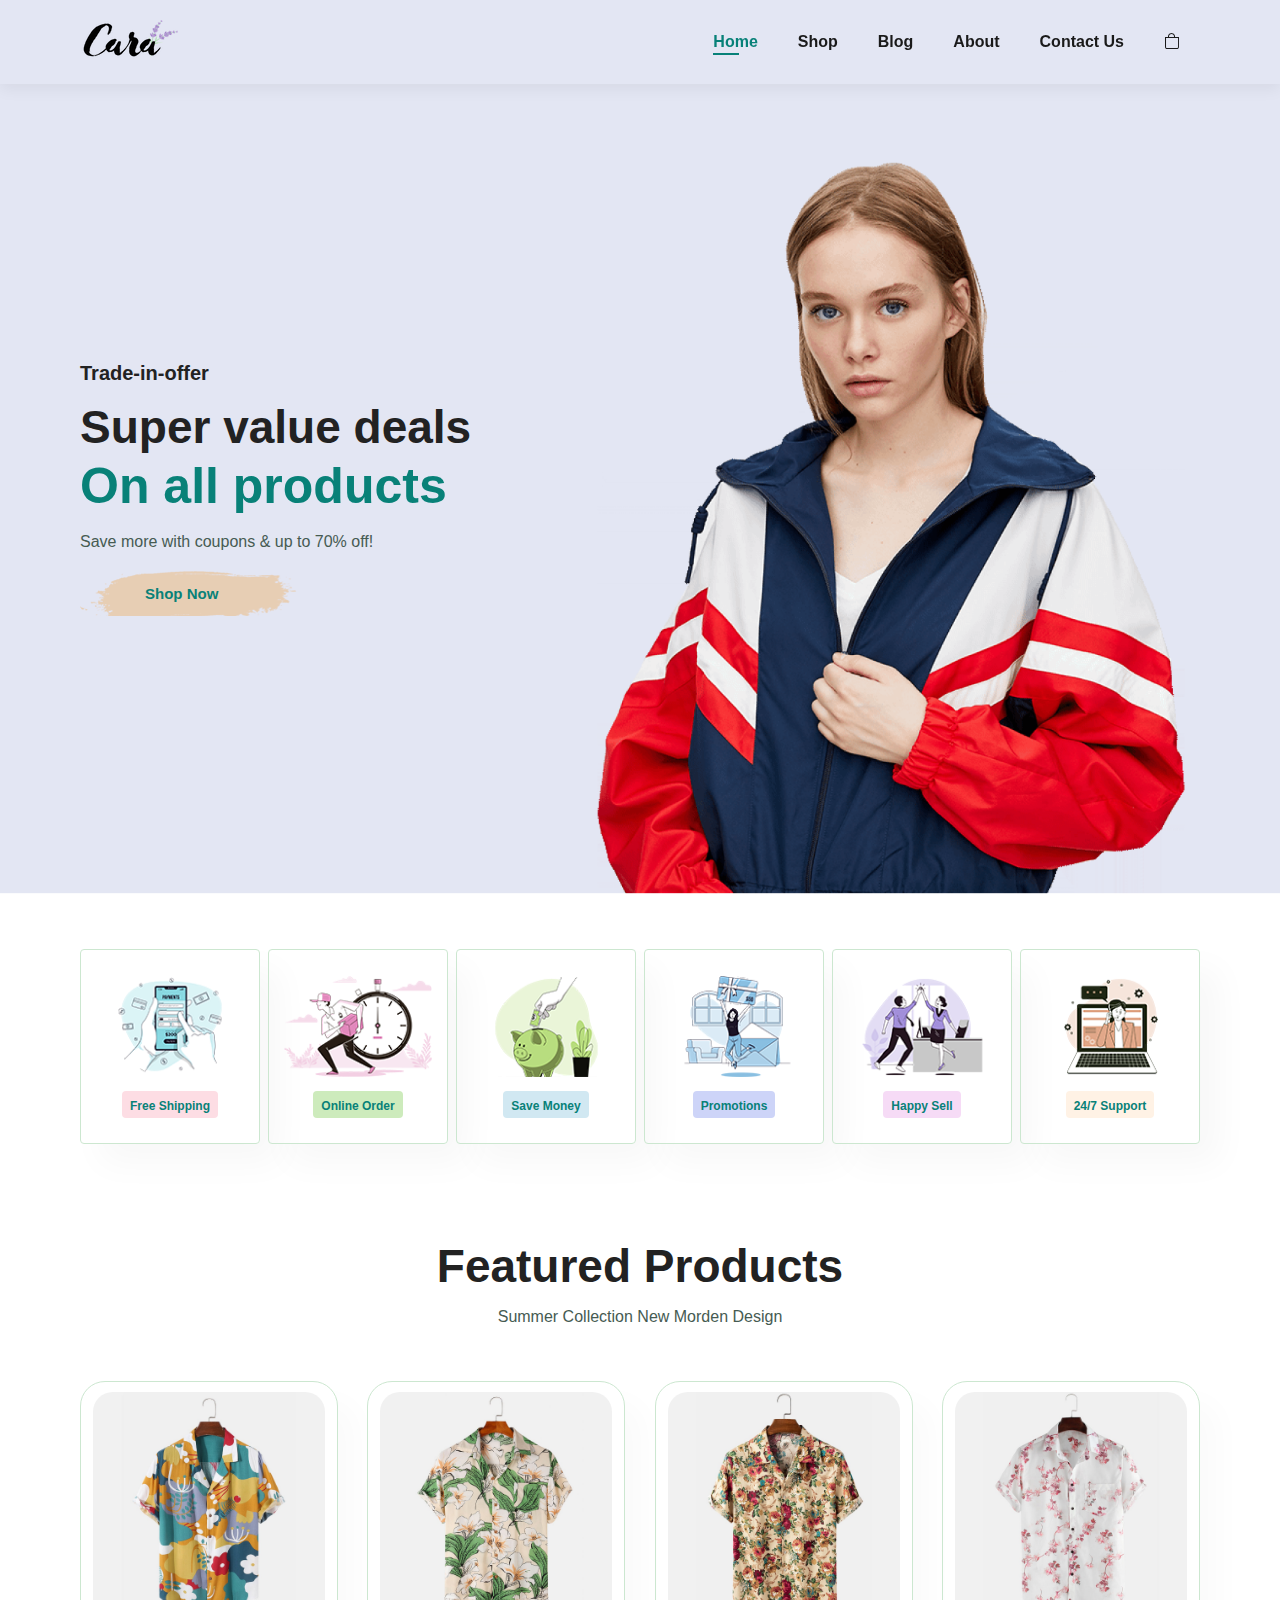
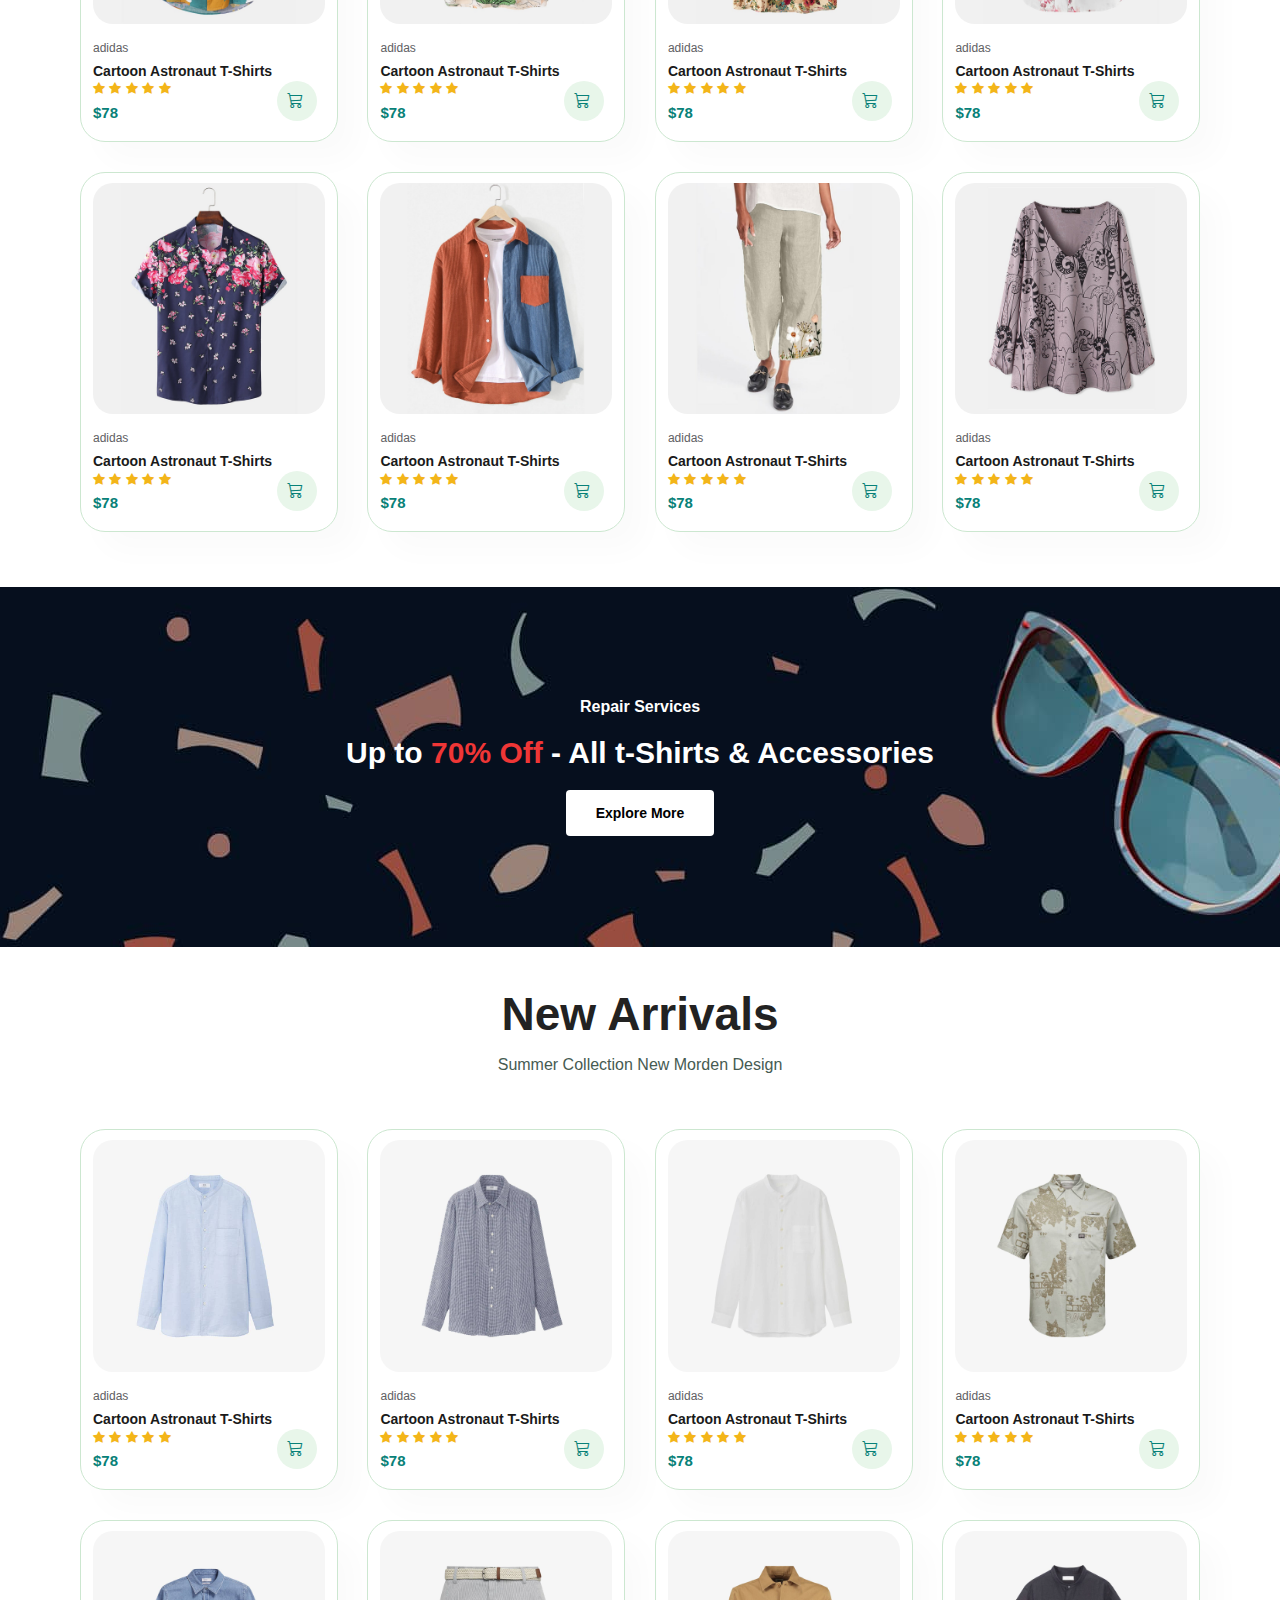
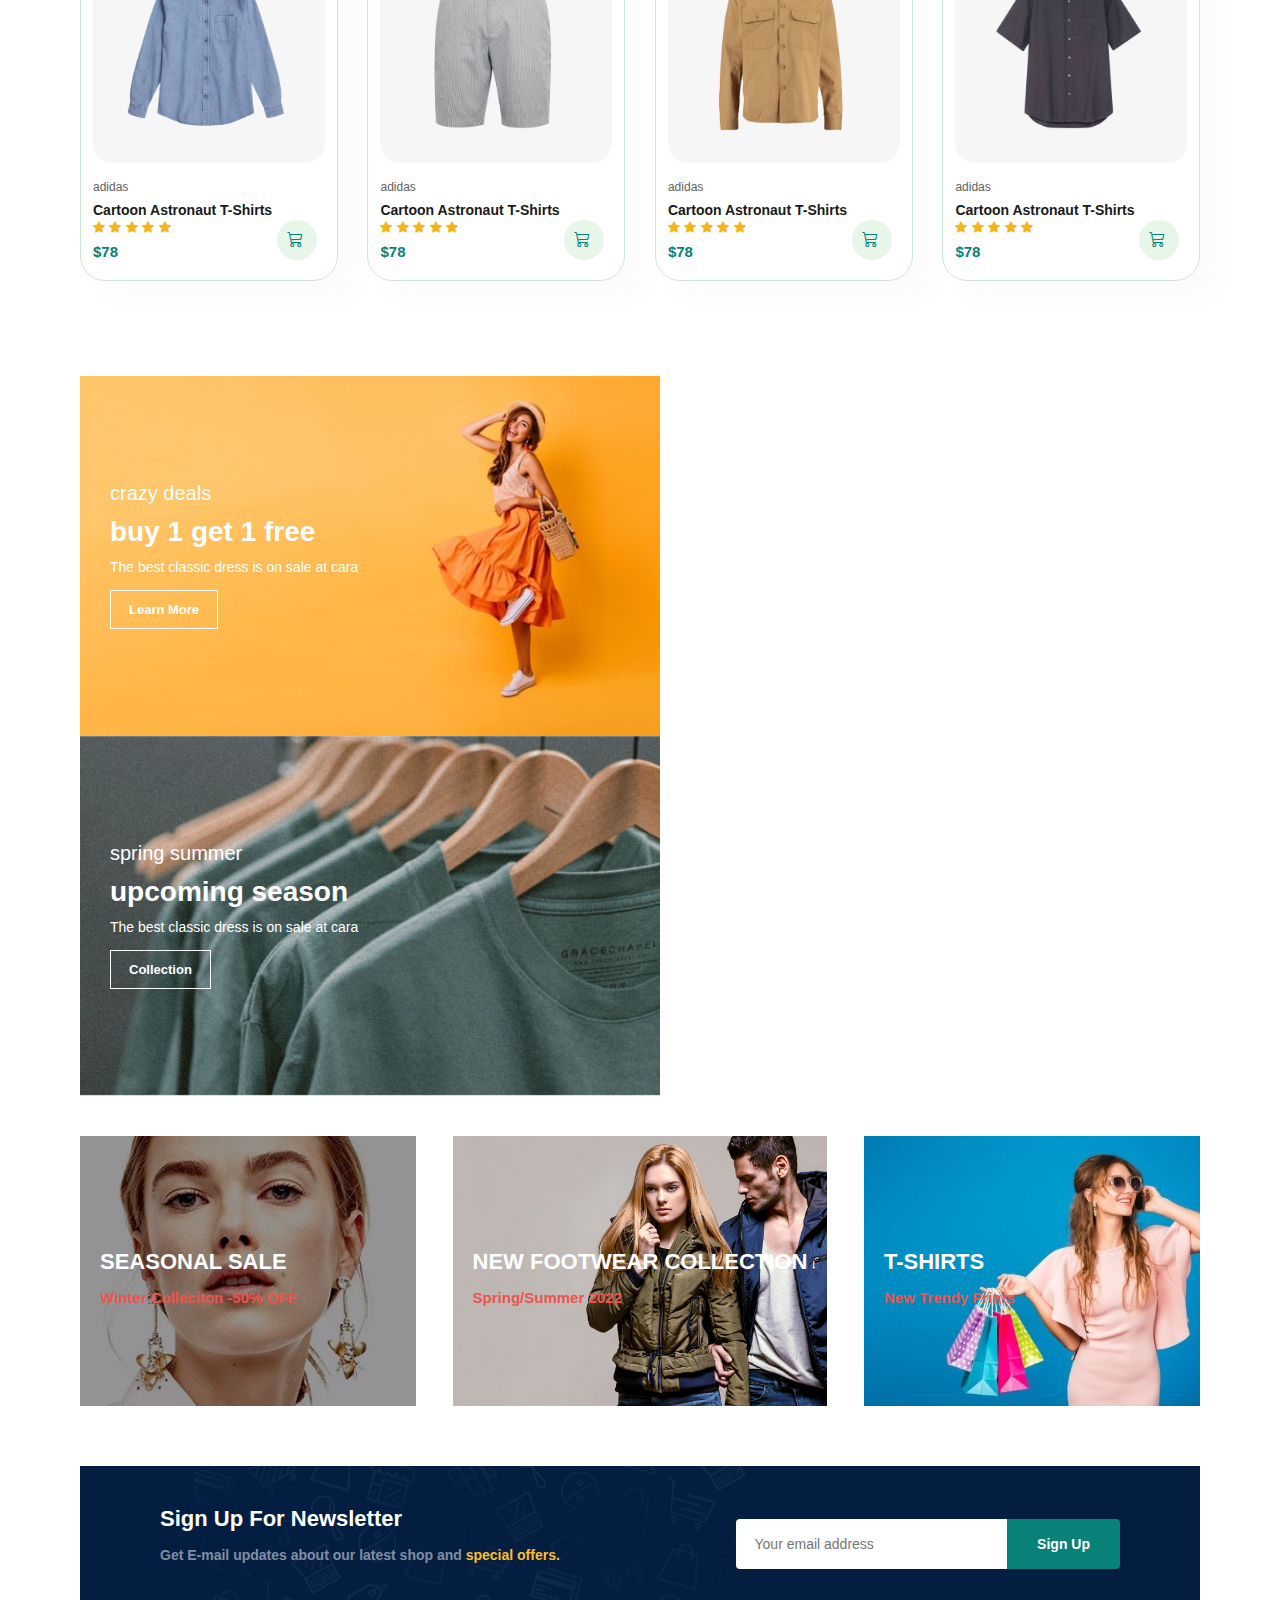
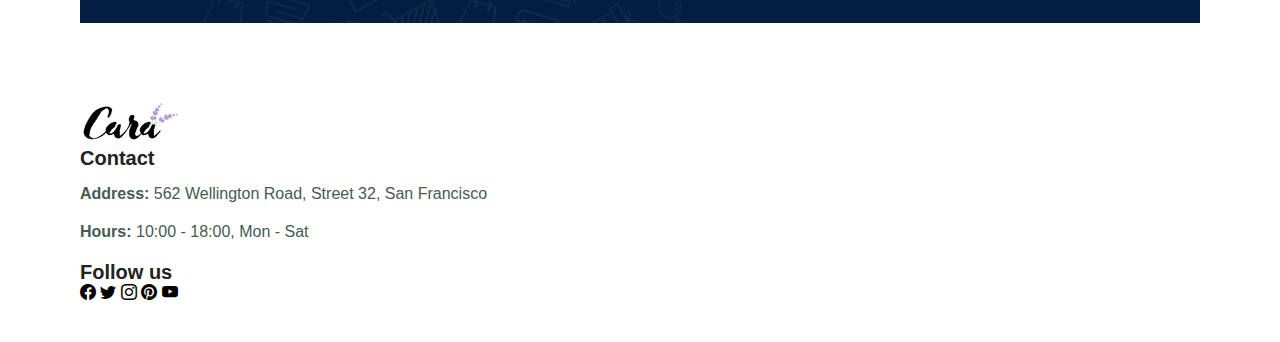
==== commit cb89b02c: "update" ====
--- a/index.html
+++ b/index.html
@@ -411,7 +411,25 @@
        </section>
 
        <footer class="section-p1">
-        
+            <div class="col">
+                <img src="img/logo.png"/>
+                <h4>Contact</h4>
+                <p><strong> Address:</strong>  562 Wellington Road, Street 32, San Francisco </p>
+                <p><strong> Hours:</strong> 10:00 - 18:00, Mon - Sat</p>
+
+                <div class="follow">
+                    <h4>Follow us</h4>
+                    <div class="icon">
+                        <i class="bi bi-facebook"></i>
+                        <i class="bi bi-twitter"></i>
+                        <i class="bi bi-instagram"></i>
+                        <i class="bi bi-pinterest"></i>
+                        <i class="bi bi-youtube"></i>
+
+                    </div>
+                </div>
+            </div>
+
        </footer>
 
 
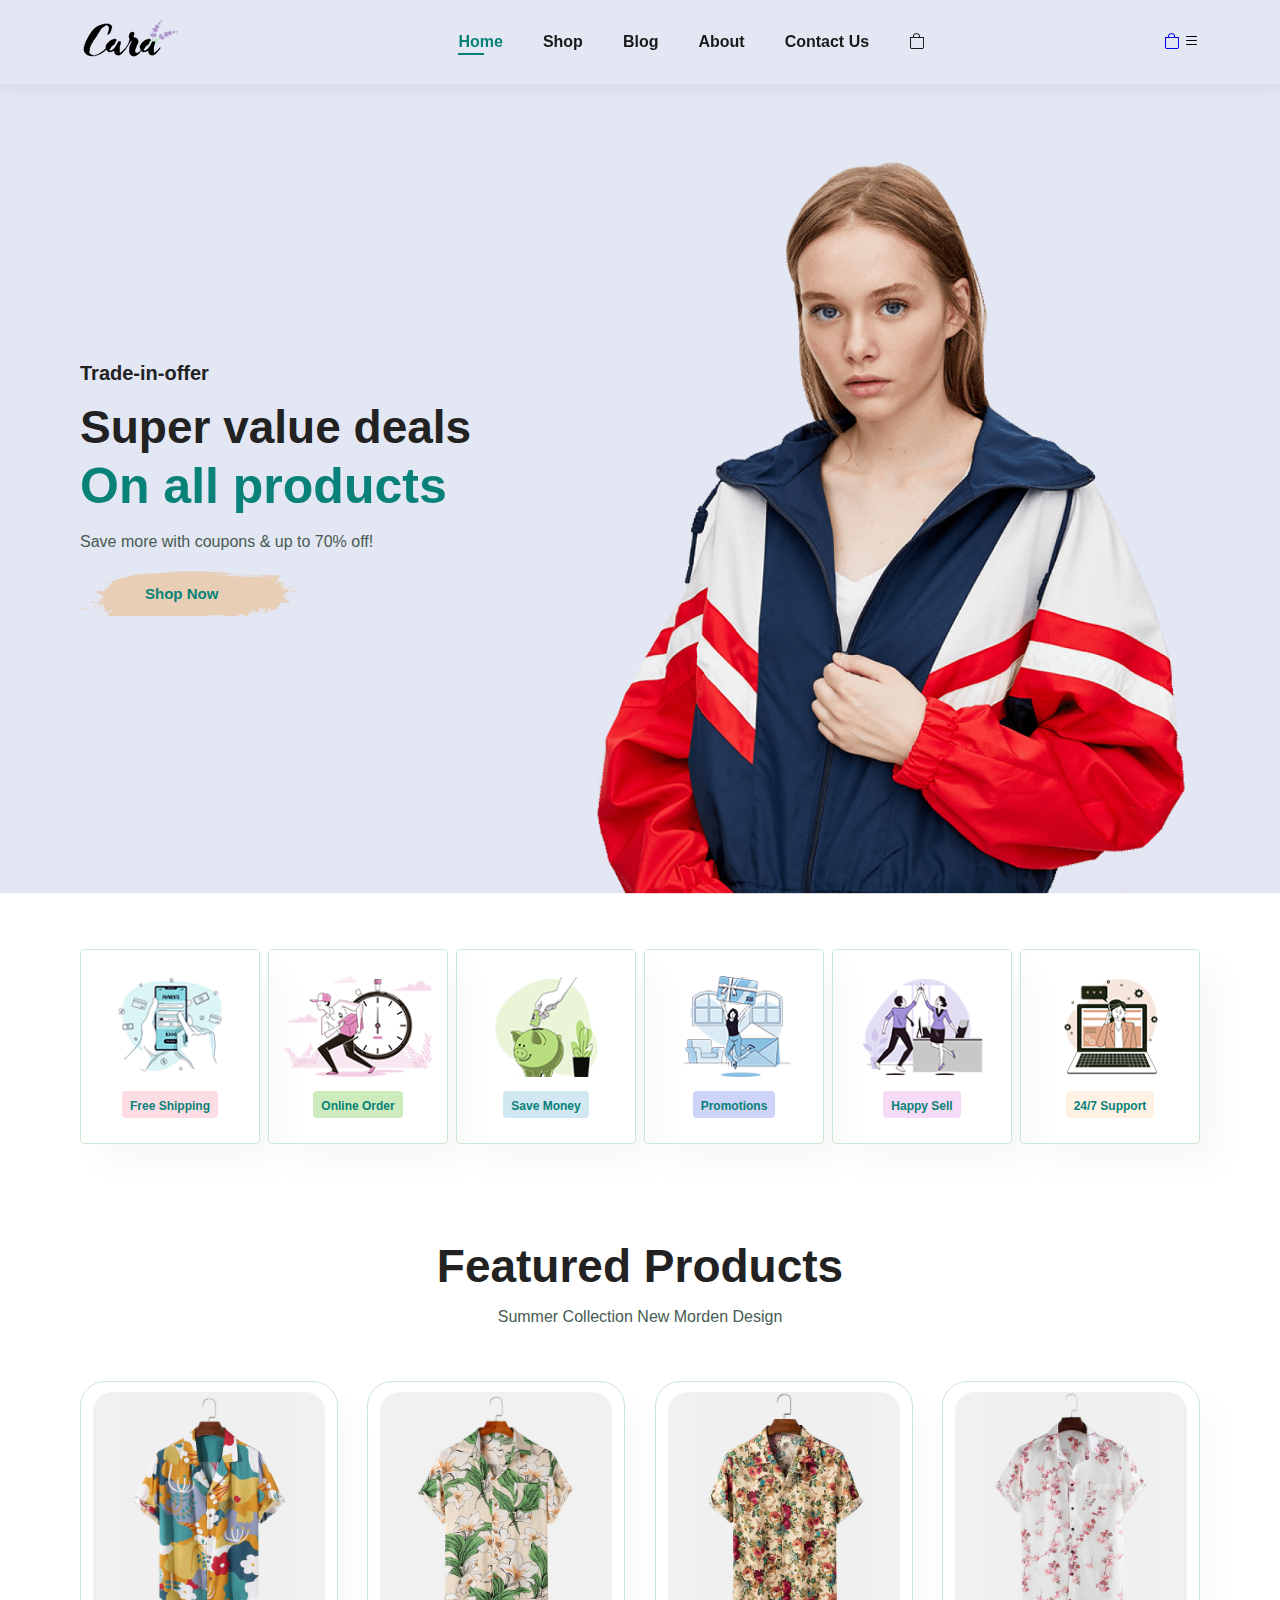
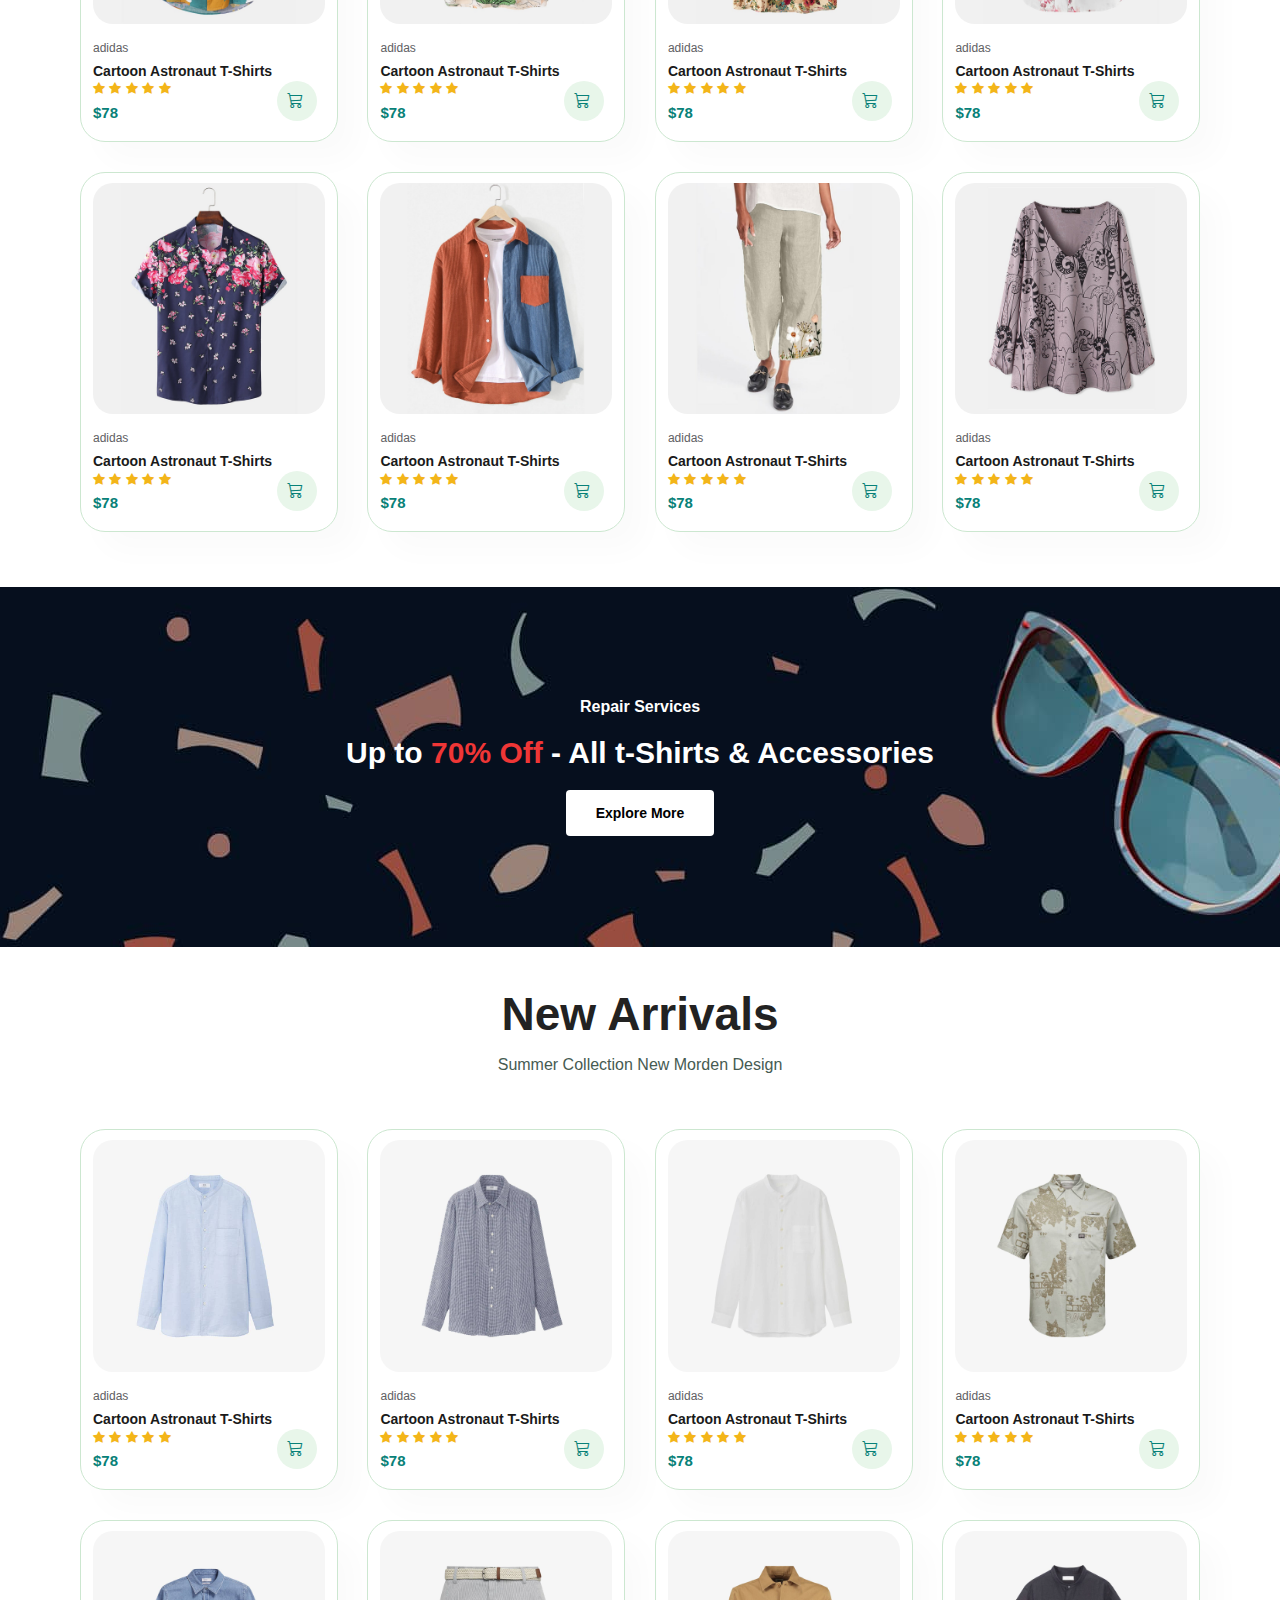
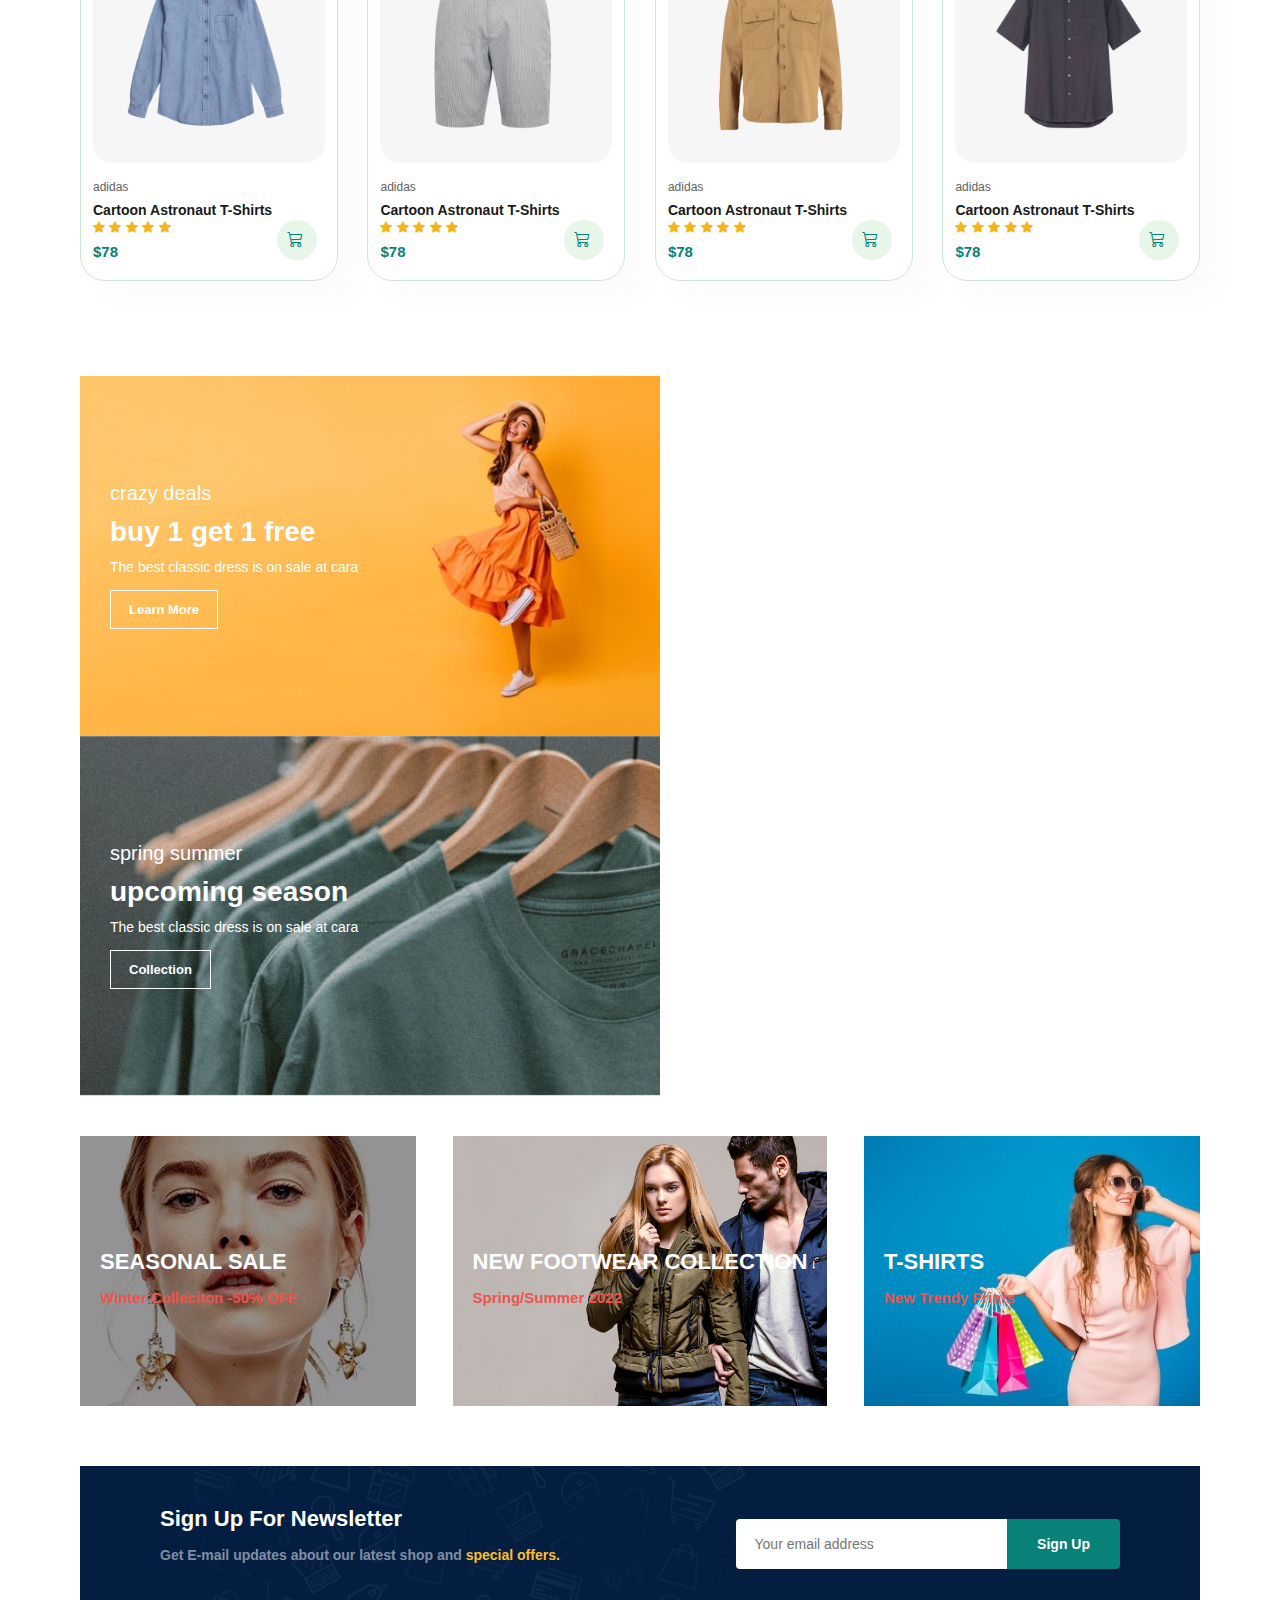
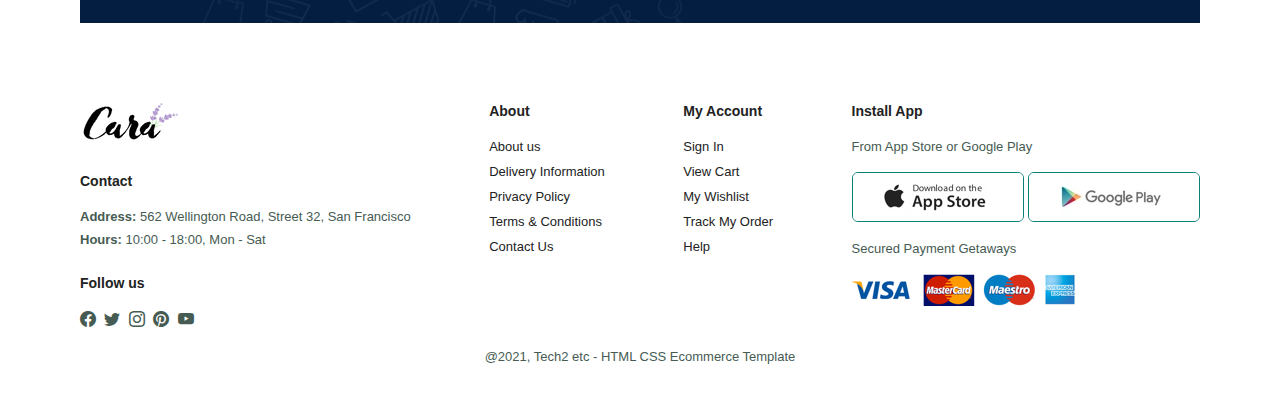
==== commit 171a2c0d: "update" ====
--- a/index.html
+++ b/index.html
@@ -23,8 +23,12 @@
                 <li><a href="about.html">About</a></li>
                 <li><a href="contact.html">Contact Us</a></li>
                 <li><a href="cart.html"><i class="bi bi-bag"></i></i></a></li>
-
             </ul>
+        </div>
+        <!--Hamburger menu-->
+        <div id="mobile">
+            <a href="cart.html"><i class="bi bi-bag"></i></i></a>
+            <i id = "bar" class="bi bi-list"></i>
         </div>
 
        </section>
@@ -412,7 +416,7 @@
 
        <footer class="section-p1">
             <div class="col">
-                <img src="img/logo.png"/>
+                <img class="logo" src="img/logo.png"/>
                 <h4>Contact</h4>
                 <p><strong> Address:</strong>  562 Wellington Road, Street 32, San Francisco </p>
                 <p><strong> Hours:</strong> 10:00 - 18:00, Mon - Sat</p>
@@ -430,12 +434,40 @@
                 </div>
             </div>
 
+            <div class="col">
+                <h4>About</h4>
+                <a href="#">About us</a>
+                <a href="#">Delivery Information</a>
+                <a href="#">Privacy Policy</a>
+                <a href="#">Terms & Conditions</a>
+                <a href="#">Contact Us</a>
+            </div>
+
+            <div class="col">
+                <h4>My Account</h4>
+                <a href="#">Sign In</a>
+                <a href="#">View Cart</a>
+                <a href="#">My Wishlist</a>
+                <a href="#">Track My Order</a>
+                <a href="#">Help</a>
+            </div>
+
+            <div class="col install">
+                <h4>Install App</h4>
+                <p>From App Store or Google Play</p>
+                <div class="row">
+                    <img src="img/pay/app.jpg" alt=""/>
+                    <img src="img/pay/play.jpg" alt=""/>
+                </div>
+                <p>Secured Payment Getaways</p>
+                <img src="img/pay/pay.png" alt=""/>
+
+            </div>
+
+            <div class="copyright">
+                <p>@2021, Tech2 etc - HTML CSS Ecommerce Template</p>
+            </div>
        </footer>
-
-
-
-    
-    
 
         <script src="script.js"></script>
     </body>
--- a/styles.css
+++ b/styles.css
@@ -431,5 +431,78 @@
     border-bottom-left-radius: 0;
 }
 
-
+footer{
+    /* put them all on same row */
+    display: flex;
+    flex-wrap: wrap;
+    justify-content: space-between;
+}
+footer .col{
+    display: flex;
+    flex-direction: column;  /* format in cols in a row */
+    align-items: flex-start;
+    margin-bottom: 20px;
+}
+
+footer .logo{
+    margin-bottom: 30px;
+}
+footer h4{
+    font-size: 14px;
+    padding-bottom: 20px;
+}
+footer p{
+    font-size: 13px;
+    margin: 0 0 8px 0;
+}
+footer a{
+   font-size: 13px;
+   color: #222;
+   text-decoration: none;
+   margin-bottom: 10px;
+}
+footer .follow{
+    margin-top: 20px;
+}
+footer .follow i{
+   color: #465b52;
+   padding-right: 4px;
+   cursor: pointer;
+}
+footer .install .row img{
+    border: 1px solid #088178;
+    border-radius: 6px;
+}
+footer .install img{    
+    margin: 10px 0 15px 0;
+}
+footer .follow i:hover,
+footer a:hover{
+    color: #088178;
+}
+footer .copyright{
+    width: 100%;
+    text-align: center;
+}
+
+/* Media Query */
+@media (max-width:799px) {
+    #navbar {
+        display: flex;
+        flex-direction: column;
+        align-items: flex-start;
+        justify-content: flex-start;
+        position: fixed;
+        top:0;
+        right: -300px;
+        height: 100vh;
+        width: 300px;
+        background-color: #e3e6f3;
+        box-shadow: 0 40px 60px rgba(0, 0, 0, 0.1);
+        padding: 80px 0 0 10px;
+    
+    }
+    #navbar li{
+        margin-bottom: 25px;
+    }
 }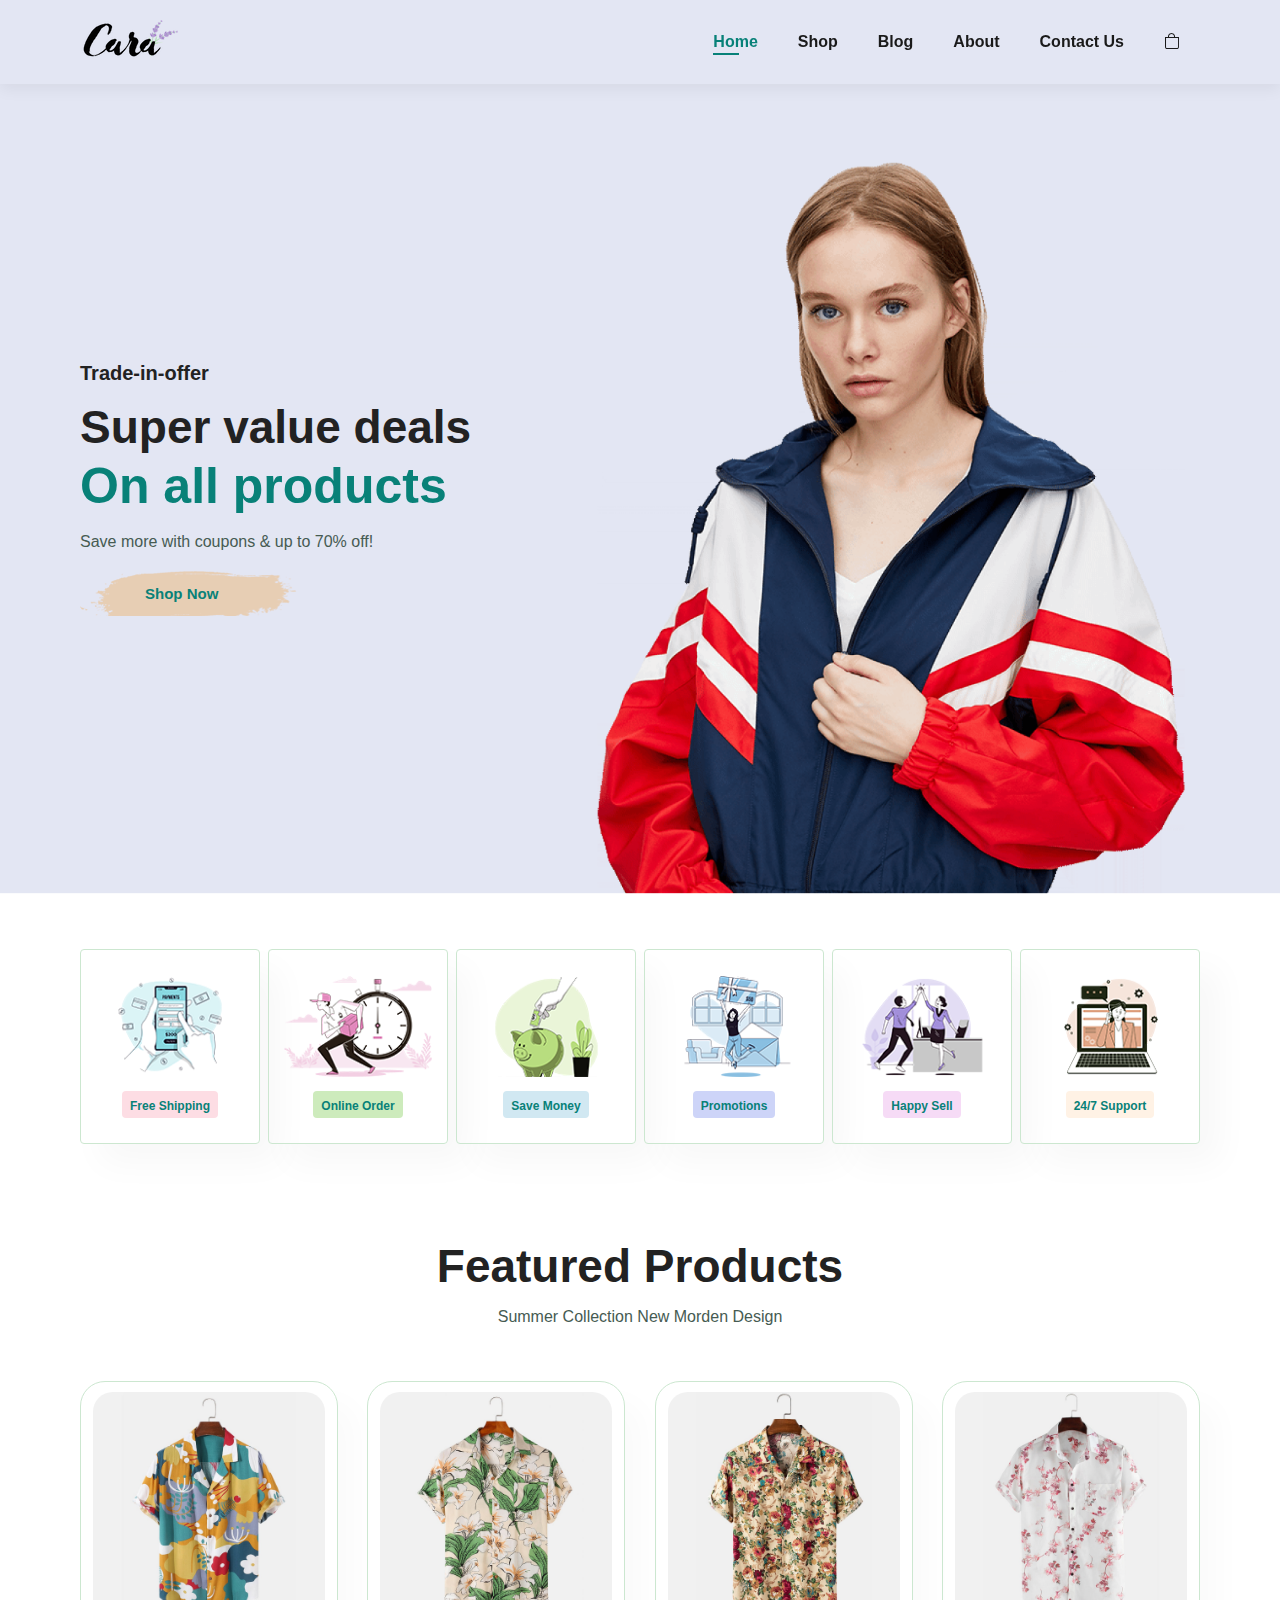
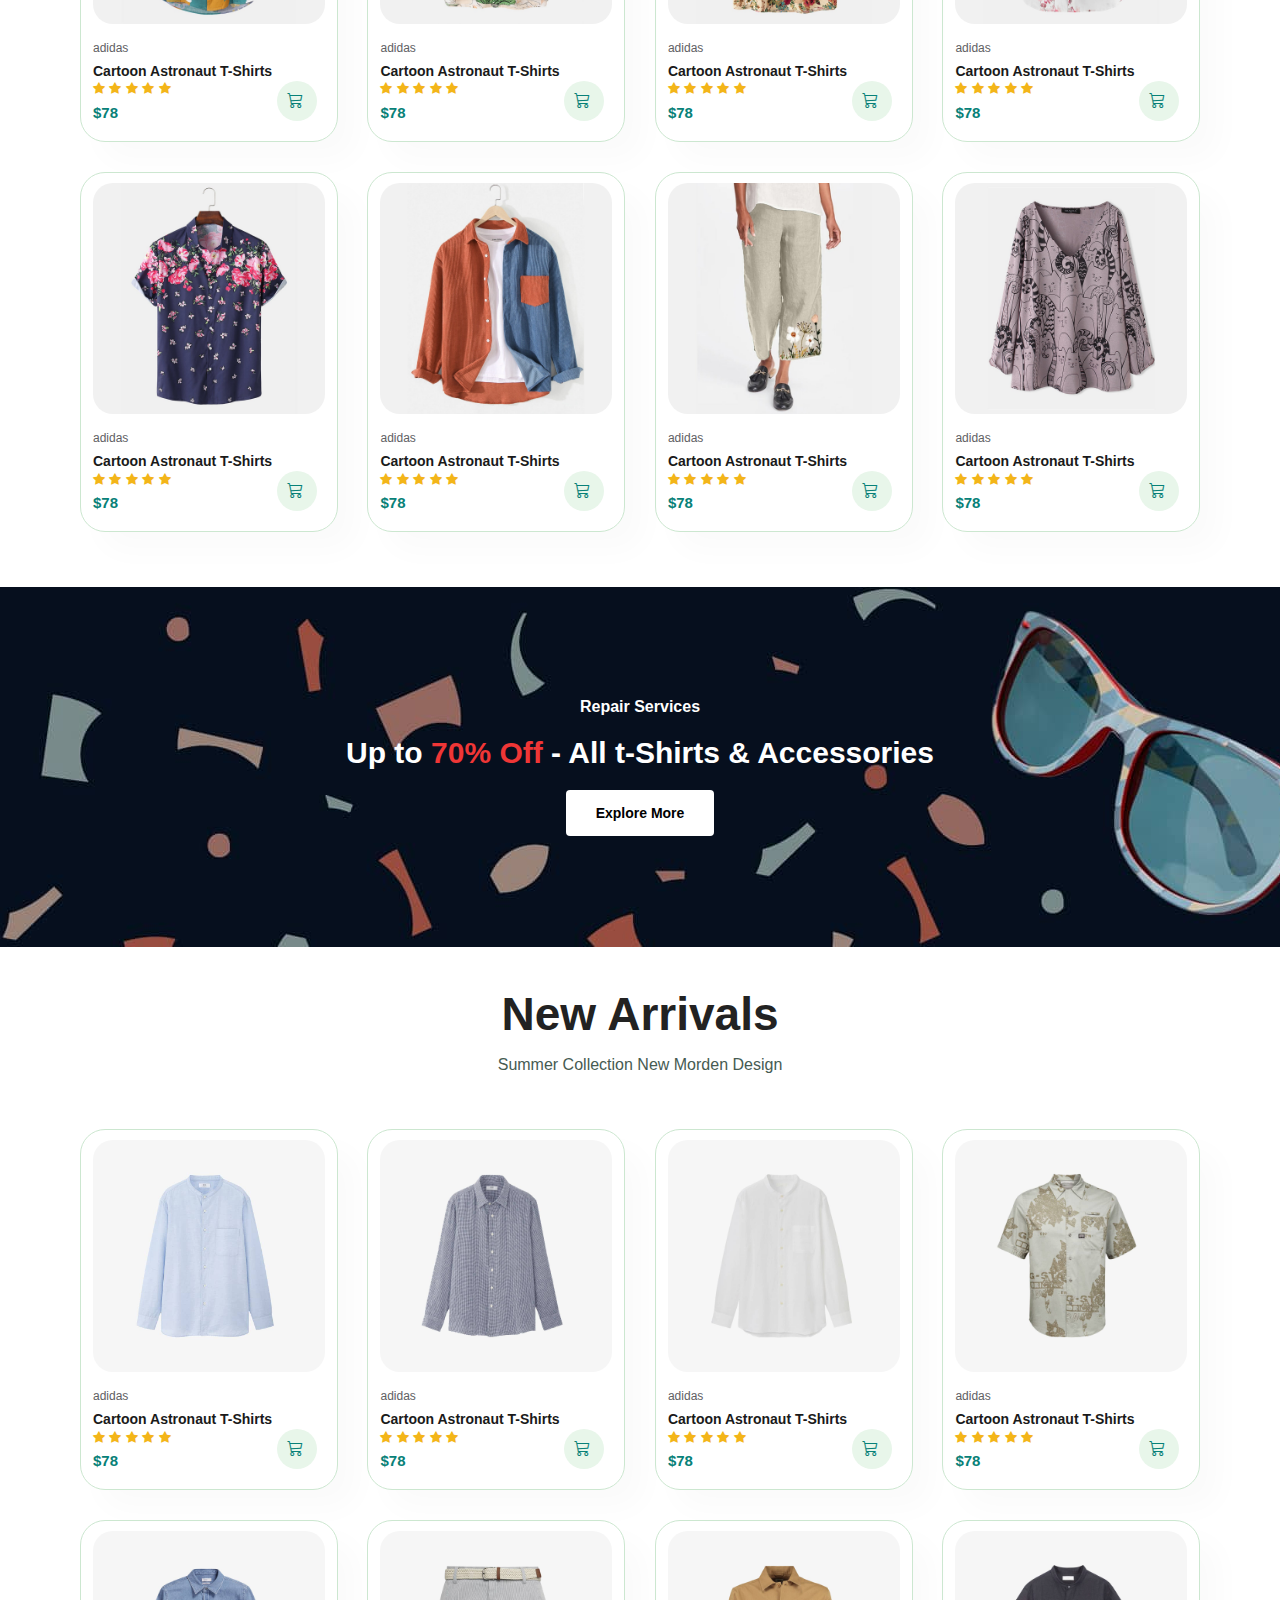
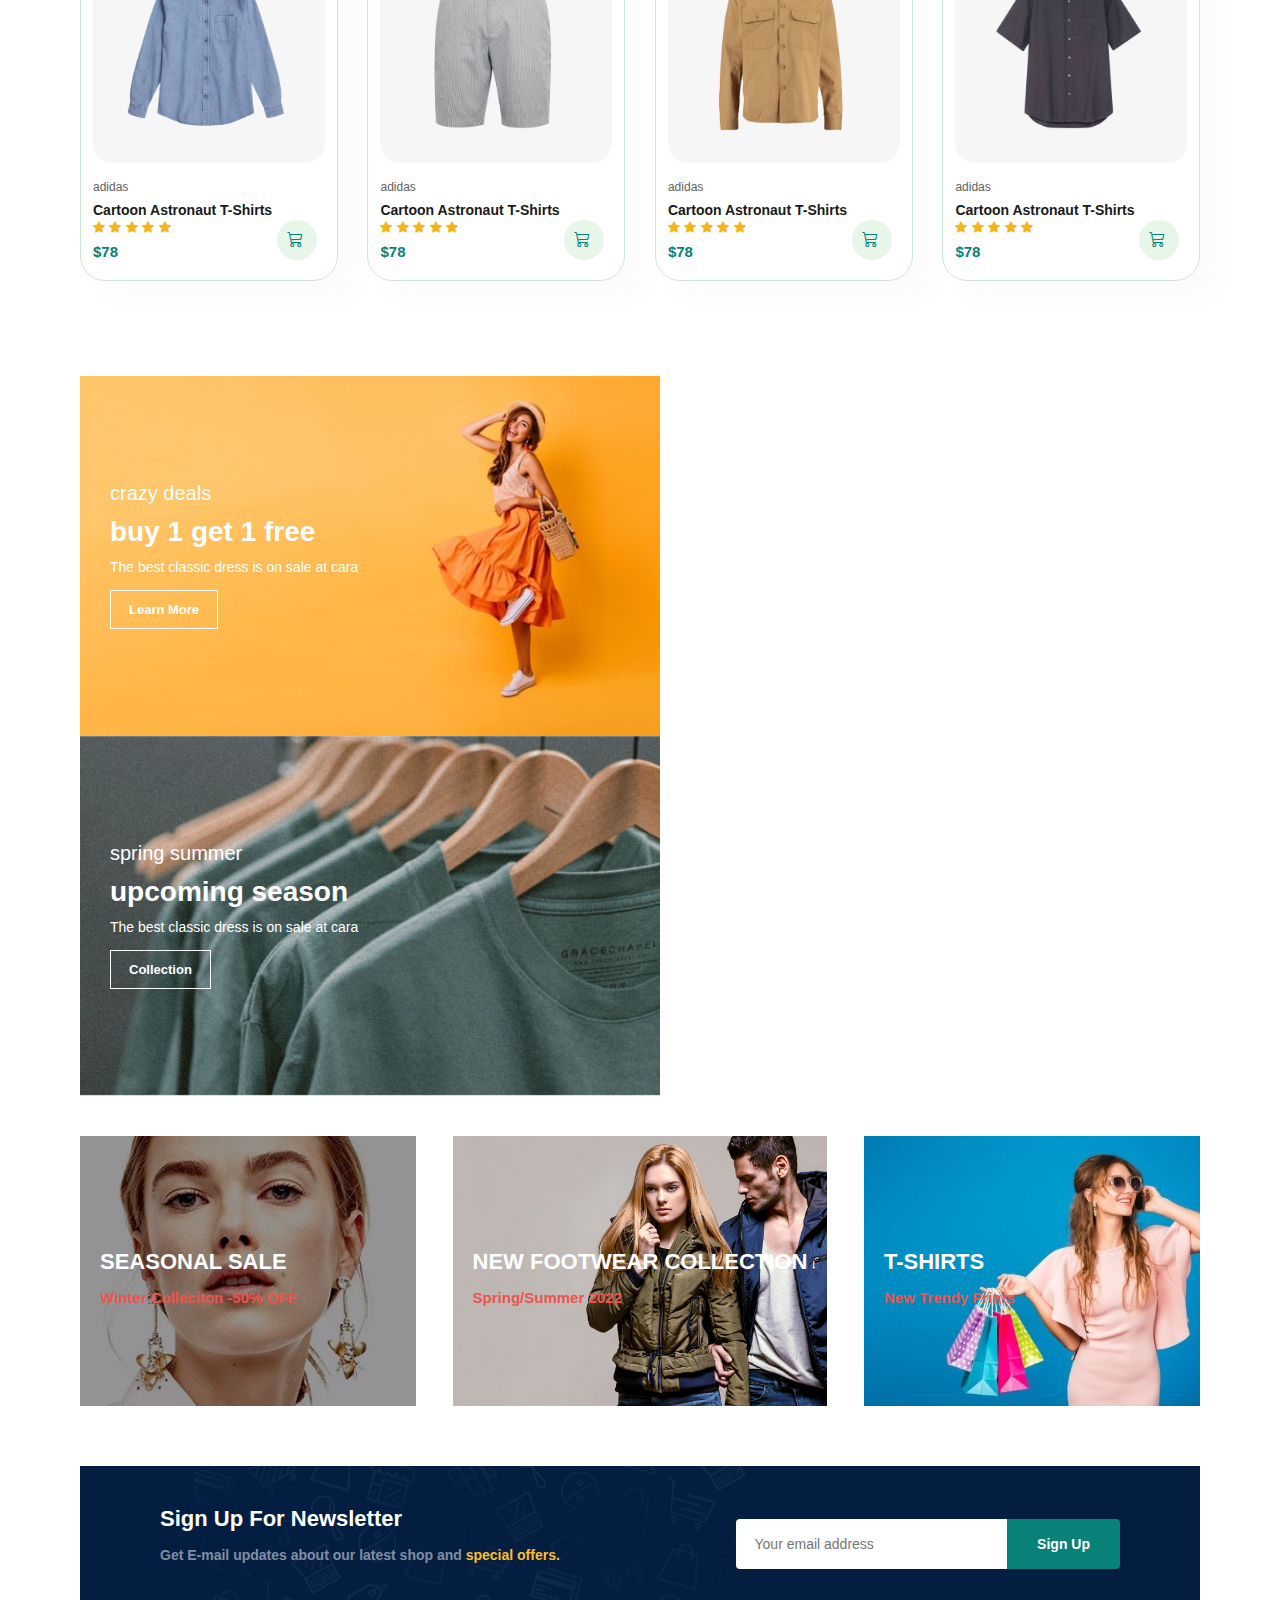
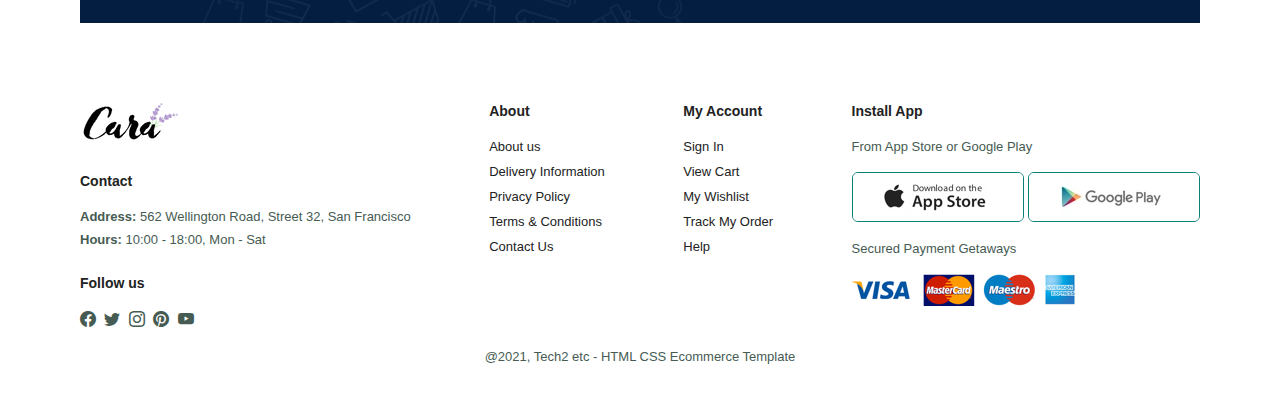
==== commit 09d8a762: "update" ====
--- a/index.html
+++ b/index.html
@@ -22,7 +22,8 @@
                 <li><a href="blog.html">Blog</a></li>
                 <li><a href="about.html">About</a></li>
                 <li><a href="contact.html">Contact Us</a></li>
-                <li><a href="cart.html"><i class="bi bi-bag"></i></i></a></li>
+                <li id="lg-bag"><a href="cart.html"><i class="bi bi-bag"></i></i></a></li>
+                <a href="#" id="close"><i class="bi bi-x"></i></a>
             </ul>
         </div>
         <!--Hamburger menu-->
--- a/styles.css
+++ b/styles.css
@@ -114,6 +114,17 @@
     bottom: -4px;
     left: 20px;
 }
+
+#mobile{
+    display: none; /* hides the hamburger list*/
+    align-items: center;
+
+}
+#close{
+    display: none;
+}
+
+
 
 /* Home Page */
 #hero{
@@ -487,6 +498,10 @@
 
 /* Media Query */
 @media (max-width:799px) {
+    .section-p1 {
+        padding: 40px 40px;
+    }
+
     #navbar {
         display: flex;
         flex-direction: column;
@@ -500,9 +515,126 @@
         background-color: #e3e6f3;
         box-shadow: 0 40px 60px rgba(0, 0, 0, 0.1);
         padding: 80px 0 0 10px;
-    
+        transition: 0.3s; /* 'slide effect'*/
+    
+    }
+    #navbar.active {
+        right:0px; /* shows the list menu*/
     }
     #navbar li{
         margin-bottom: 25px;
     }
+    #mobile{
+        display: flex;
+        align-items: center;
+    
+    }
+    #mobile i{
+       color: #1a1a1a;
+       font-size: 24px;
+       padding-left:20px ;
+    
+    }
+    #close{
+        display: initial; /* show the x */
+        position: absolute;
+        top:30px;
+        left:30px;
+        color: #222;
+        font-size: 24px;
+    }
+    #lg-bag{
+        display: none;
+    }
+
+    #hero {
+        height: 70vh;
+        padding: 0 80px;
+        background-position: top 30% right 30%;
+       
+    }
+    #feature {
+        justify-content: center;
+    }
+    #feature .fe-box {
+        margin: 15px 15px;
+    }
+    #product1 .pro-container {
+        justify-content: center;
+       
+    }
+    #product1 .pro {
+        margin: 15px;
+    }
+    #banner {
+        height: 20vh;
+    }
+    #sm-banner .banner-box {
+        min-width: 100%;
+        height: 30vh;
+    }
+    #banner3 {
+        padding: 0 40px;
+    }
+    #banner3 .banner-box {
+        width: 28%;
+    }
+    #newsletter .form {
+        width: 70%;
+      
+    }
+}
+@media (max-width: 477px) {
+    .section-p1 {
+        padding: 20px;
+    }
+    #header {
+        padding: 10px 30px;
+    
+    }
+    h1 {
+        font-size: 38px;
+    }
+    h2 {
+        font-size: 32px;
+    }
+    #hero {
+    
+        padding: 0 20px;
+        background-position: 55%;
+    }
+    #feature {
+        justify-content: space-between;
+    }
+    #feature .fe-box {
+        width: 155px;
+        margin: 0 0 15px 0;
+    }
+    #product1 .pro {
+        width: 100%;
+    }
+    #banner {
+        height: 40vh;
+    }
+    #sm-banner .banner-box {
+        height: 40vh;
+    }
+    #sm-banner .banner-box2 {
+       margin-top: 20px;
+    }
+    #banner3 {
+        padding: 0 20px;
+    }
+    #banner3 .banner-box {
+        width: 100%;
+    }
+    #newsletter .form {
+        width: 100%;
+    }
+    #newsletter {
+        padding: 40px 20px;
+    }
+    footer .copyright {
+        text-align: start;
+    }
 }